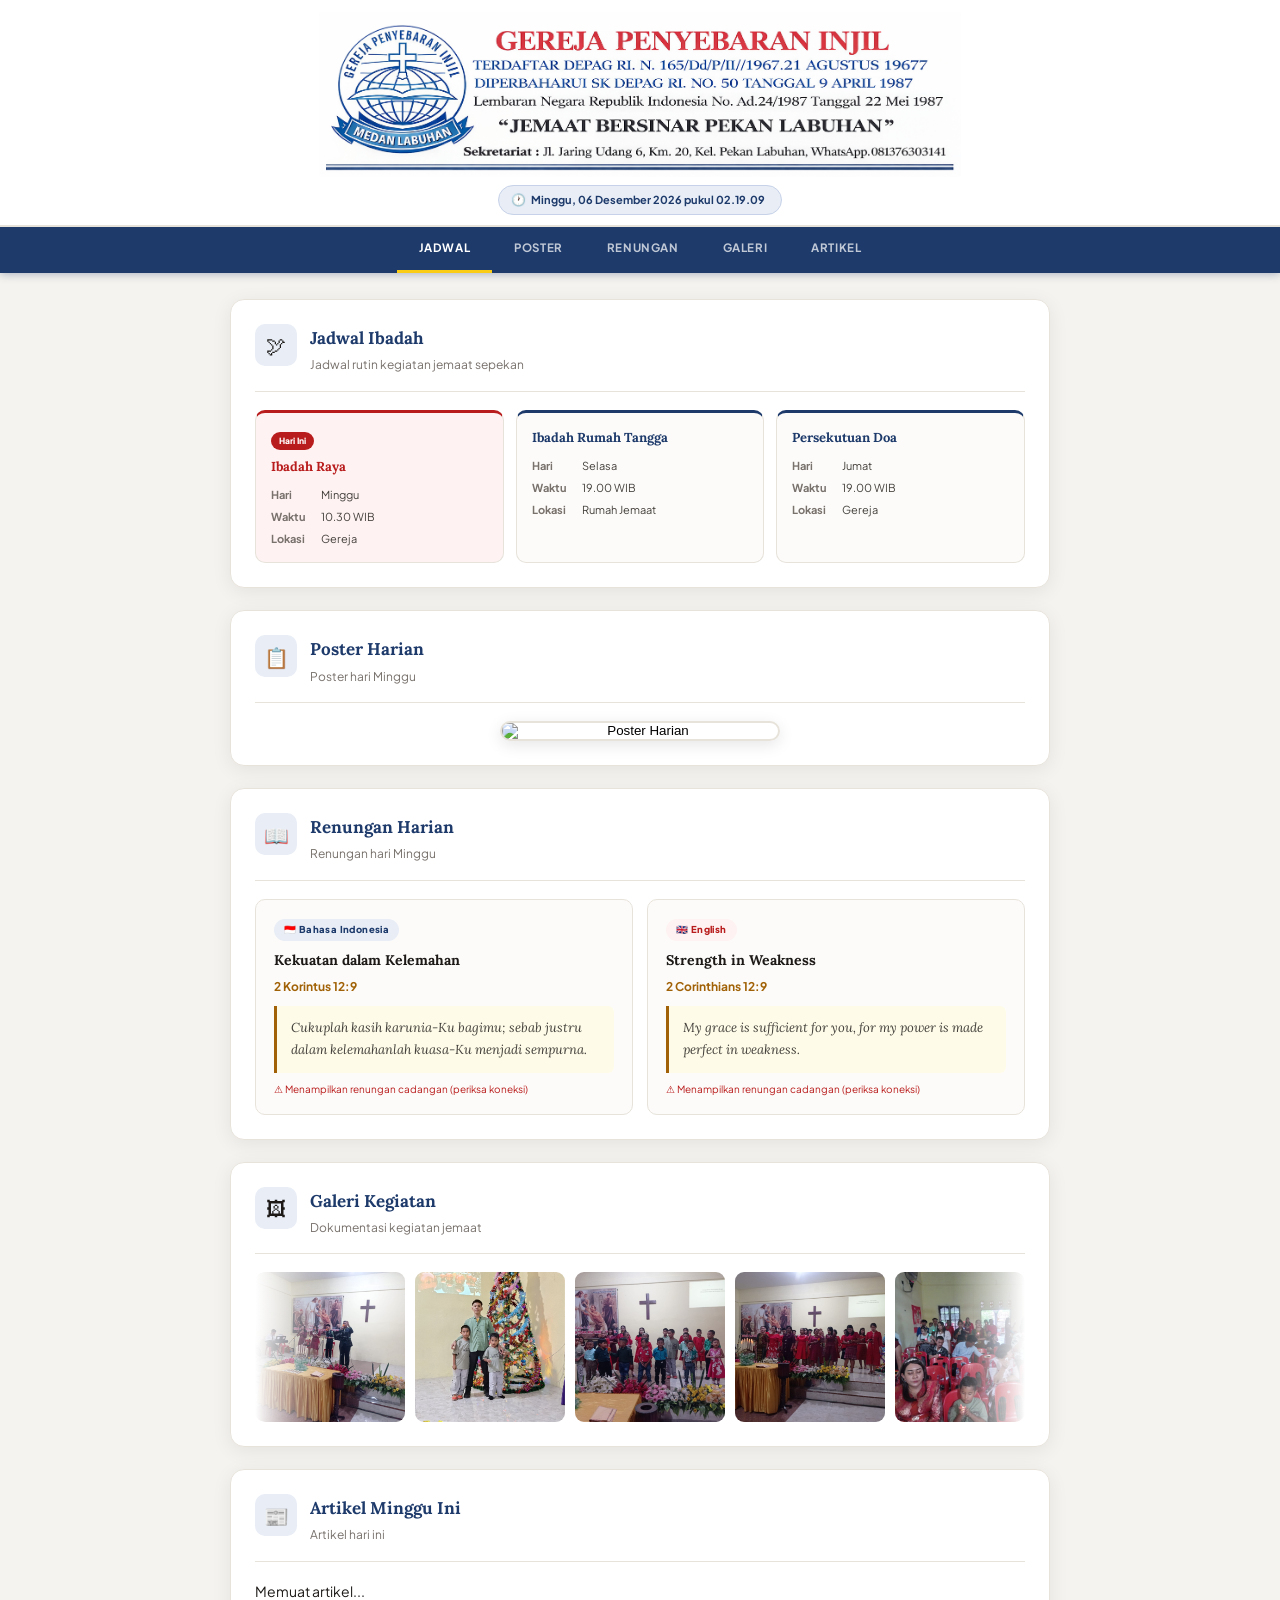
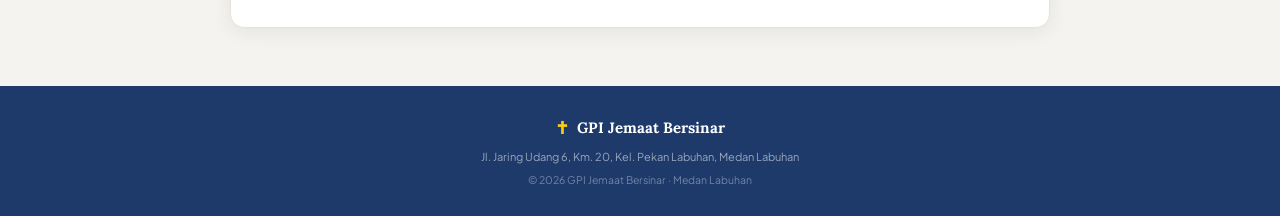
==== index.html @ 8bcd87a1 "Add article section to index.html Added a new section for articles with a loading message." ====
<!DOCTYPE html>
<html lang="id">
<head>
  <meta charset="UTF-8" />
  <meta name="viewport" content="width=device-width, initial-scale=1.0" />
  <meta name="theme-color" content="#1d3a6b" />
  <title>GPI Jemaat Bersinar</title>
  <link rel="preconnect" href="https://fonts.googleapis.com" />
  <link rel="preconnect" href="https://fonts.gstatic.com" crossorigin />
  <link href="https://fonts.googleapis.com/css2?family=Lora:wght@400;600;700&family=Plus+Jakarta+Sans:wght@400;500;600;700;800&display=swap" rel="stylesheet" />
  <link rel="stylesheet" href="style.css" />
</head>
<body>

  <!-- ══════════ HEADER ══════════ -->
  <header class="site-header">
    <div class="header-inner">
      <div class="kop-container">
        <img src="images/kop-surat.png" alt="Kop Surat GPI Jemaat Bersinar" class="kop-surat" />
      </div>
      <div class="datetime-row">
        <div class="datetime-box">
          <span class="datetime-icon">🕐</span>
          <span id="datetime">Memuat...</span>
        </div>
      </div>
    </div>
  </header>

  <!-- ══════════ NAV ══════════ -->
  <nav class="site-nav">
    <div class="nav-inner">
      <a href="#jadwal"   class="nav-link">Jadwal</a>
      <a href="#poster"   class="nav-link">Poster</a>
      <a href="#renungan" class="nav-link">Renungan</a>
      <a href="#galeri"   class="nav-link">Galeri</a>
      <a href="#artikel"  class="nav-link">Artikel</a>
    </div>
  </nav>

  <!-- ══════════ MAIN ══════════ -->
  <main class="main-wrapper">

    <!-- JADWAL -->
    <section class="section-card" id="jadwal">
      <div class="section-head">
        <div class="section-icon">🕊</div>
        <div>
          <h2>Jadwal Ibadah</h2>
          <p>Jadwal rutin kegiatan jemaat sepekan</p>
        </div>
      </div>
      <div id="jadwal-list" class="jadwal-grid"></div>
    </section>

    <!-- POSTER -->
    <section class="section-card" id="poster">
      <div class="section-head">
        <div class="section-icon">📋</div>
        <div>
          <h2>Poster Harian</h2>
          <p id="poster-day">Poster hari ini</p>
        </div>
      </div>
      <div class="poster-wrap">
        <button class="poster-button" type="button"
                onclick="openLightboxFromElement('poster-image')"
                aria-label="Lihat poster penuh">
          <img id="poster-image" src="" alt="Poster Harian" class="poster-image" />
          <div class="poster-overlay"><span>🔍 Lihat Penuh</span></div>
        </button>
      </div>
    </section>

    <!-- RENUNGAN -->
    <section class="section-card" id="renungan">
      <div class="section-head">
        <div class="section-icon">📖</div>
        <div>
          <h2>Renungan Harian</h2>
          <p id="renungan-day">Renungan hari ini</p>
        </div>
      </div>
      <div class="renungan-grid">
        <article class="renungan-card">
          <div class="language-badge id">🇮🇩 Bahasa Indonesia</div>
          <h3 id="judul-id">Memuat...</h3>
          <p id="ayat-id" class="ayat"></p>
          <blockquote id="isi-id" class="isi-renungan"></blockquote>
        </article>
        <article class="renungan-card">
          <div class="language-badge en">🇬🇧 English</div>
          <h3 id="judul-en">Loading...</h3>
          <p id="ayat-en" class="ayat"></p>
          <blockquote id="isi-en" class="isi-renungan"></blockquote>
        </article>
      </div>
    </section>

    <!-- GALERI -->
    <section class="section-card" id="galeri">
      <div class="section-head">
        <div class="section-icon">🖼</div>
        <div>
          <h2>Galeri Kegiatan</h2>
          <p>Dokumentasi kegiatan jemaat</p>
        </div>
      </div>
      <div class="gallery-wrapper">
        <div class="gallery-slider-container">
          <div id="gallery-track" class="gallery-track"></div>
        </div>
        <div class="gallery-fade-left"></div>
        <div class="gallery-fade-right"></div>
      </div>
    </section>

    <!-- ARTIKEL -->
    <section class="section-card" id="artikel">
      <div class="section-head">
        <div class="section-icon">📰</div>
        <div>
          <h2>Artikel Minggu Ini</h2>
          <p id="artikel-day">Artikel hari ini</p>
        </div>
      </div>
      <div id="artikel-list" class="artikel-list">
        <p class="artikel-loading">Memuat artikel...</p>
      </div>
    </section>

  </main>

  <!-- ══════════ FOOTER ══════════ -->
  <footer class="site-footer">
    <div class="footer-inner">
      <div class="footer-brand">
        <span class="footer-cross">✝</span>
        <span>GPI Jemaat Bersinar</span>
      </div>
      <p class="footer-address">Jl. Jaring Udang 6, Km. 20, Kel. Pekan Labuhan, Medan Labuhan</p>
      <p class="footer-copy">© <span id="current-year"></span> GPI Jemaat Bersinar · Medan Labuhan</p>
    </div>
  </footer>

  <!-- ══════════ LIGHTBOX ══════════ -->
  <div id="lightbox" class="lightbox" role="dialog" aria-modal="true" aria-label="Preview Gambar">
    <button class="lightbox-close" type="button" onclick="closeLightbox()" aria-label="Tutup">✕</button>
    <img id="lightbox-img" src="" alt="Preview Gambar" class="lightbox-image" />
  </div>

  <script src="script.js"></script>
</body>
</html>
---- style.css ----
/* GPI Jemaat Bersinar — style.css v4 */

/* ── TOKENS ── */
:root {
  --bg:         #f5f3ef;
  --card:       #ffffff;
  --text:       #1c1917;
  --muted:      #78716c;
  --line:       #e7e3db;
  --navy:       #1d3a6b;
  --navy-lt:    #e8edf6;
  --red:        #b91c1c;
  --red-lt:     #fef2f2;
  --gold:       #a16207;
  --gold-lt:    #fefce8;
  --radius:     14px;
  --max:        860px;
  --pad-x:      20px;
}

/* ── RESET ── */
*, *::before, *::after {
  box-sizing: border-box;
  margin: 0;
  padding: 0;
}
html { scroll-behavior: smooth; }
body {
  background-color: var(--bg);
  color: var(--text);
  font-family: 'Plus Jakarta Sans', sans-serif;
  font-size: 14px;
  line-height: 1.65;
  -webkit-font-smoothing: antialiased;
  overflow-x: hidden;
}
img { max-width: 100%; display: block; }
a { text-decoration: none; }

/* ══════════════════════════════
   HEADER
══════════════════════════════ */
.site-header {
  width: 100%;
  background-color: #ffffff;
  border-bottom: 2px solid var(--line);
  position: sticky;
  top: 0;
  z-index: 200;
  /* no horizontal padding here — inner handles it */
}

.header-inner {
  display: flex;
  flex-direction: column;
  align-items: center;           /* kop + datetime keduanya center */
  gap: 0;
  width: 100%;
  max-width: var(--max);
  margin: 0 auto;
  padding: 12px var(--pad-x) 0;
}

/* KOP SURAT — 1.5× lebih besar dari sebelumnya */
.kop-container {
  width: 100%;
  overflow: hidden;
}
.kop-surat {
  display: block;
  width: 100%;
  height: auto;
  max-height: 165px;             /* sebelumnya 110px → 165px (1.5×) */
  object-fit: contain;
  object-position: center;
}

/* DATETIME — rata tengah */
.datetime-row {
  display: flex;
  justify-content: center;       /* tengah */
  width: 100%;
  padding: 8px 0 10px;
}
.datetime-box {
  display: inline-flex;
  align-items: center;
  gap: 5px;
  background-color: var(--navy-lt);
  border: 1px solid #c7d2e8;
  border-radius: 20px;
  padding: 4px 16px 4px 12px;
  max-width: 100%;
  overflow: hidden;
}
.datetime-icon { font-size: 12px; flex-shrink: 0; }
#datetime {
  font-size: 11px;
  font-weight: 700;
  color: var(--navy);
  white-space: nowrap;
  overflow: hidden;
  text-overflow: ellipsis;
  display: block;
}

/* ══════════════════════════════
   NAV
══════════════════════════════ */
.site-nav {
  width: 100%;
  background-color: var(--navy);
  padding: 0 var(--pad-x);
  box-shadow: 0 2px 8px rgba(29,58,107,.3);
}
.nav-inner {
  display: flex;
  flex-direction: row;
  justify-content: center;       /* nav items rata tengah di desktop */
  overflow-x: auto;
  scrollbar-width: none;
  max-width: var(--max);
  margin: 0 auto;
}
.nav-inner::-webkit-scrollbar { display: none; }
.nav-link {
  display: block;
  color: rgba(255,255,255,.72);
  font-size: 11.5px;
  font-weight: 700;
  letter-spacing: .6px;
  text-transform: uppercase;
  padding: 12px 22px;
  border-bottom: 3px solid transparent;
  white-space: nowrap;
  transition: color .2s, border-color .2s;
  cursor: pointer;
}
.nav-link:hover,
.nav-link.active {
  color: #ffffff;
  border-bottom-color: #facc15;
}

/* ══════════════════════════════
   MAIN WRAPPER
══════════════════════════════ */
.main-wrapper {
  display: grid;
  gap: 22px;
  width: 100%;
  max-width: var(--max);
  margin: 0 auto;
  padding: 26px var(--pad-x) 48px;
}

/* ══════════════════════════════
   SECTION CARD
══════════════════════════════ */
.section-card {
  background-color: var(--card);
  border: 1px solid var(--line);
  border-radius: var(--radius);
  padding: 24px;
  box-shadow: 0 4px 20px rgba(0,0,0,.07);
  overflow: hidden;
  animation: fadeUp .5s ease both;
}
@keyframes fadeUp {
  from { opacity: 0; transform: translateY(16px); }
  to   { opacity: 1; transform: translateY(0); }
}
#poster   { animation-delay: .08s; }
#renungan { animation-delay: .16s; }
#galeri   { animation-delay: .24s; }

.section-head {
  display: flex;
  align-items: flex-start;
  gap: 13px;
  padding-bottom: 16px;
  margin-bottom: 18px;
  border-bottom: 1px solid var(--line);
}
.section-icon {
  width: 42px;
  height: 42px;
  min-width: 42px;
  background-color: var(--navy-lt);
  border-radius: 10px;
  display: flex;
  align-items: center;
  justify-content: center;
  font-size: 20px;
}
.section-head h2 {
  font-size: 17px;
  font-weight: 800;
  color: var(--navy);
  font-family: 'Lora', Georgia, serif;
  margin-bottom: 3px;
}
.section-head p { font-size: 12px; color: var(--muted); }

/* ══════════════════════════════
   JADWAL
══════════════════════════════ */
.jadwal-grid {
  display: grid;
  grid-template-columns: repeat(3, 1fr);
  gap: 12px;
}
.jadwal-card {
  border: 1px solid var(--line);
  border-top: 3px solid var(--navy);
  border-radius: 10px;
  padding: 14px 15px;
  background-color: #fcfbf9;
  transition: transform .2s, box-shadow .2s;
}
.jadwal-card:hover {
  transform: translateY(-2px);
  box-shadow: 0 6px 20px rgba(0,0,0,.08);
}
.jadwal-card.jadwal-today {
  border-top-color: var(--red);
  background-color: var(--red-lt);
}
.today-badge {
  display: inline-block;
  background-color: var(--red);
  color: #ffffff;
  font-size: 8.5px;
  font-weight: 800;
  padding: 2px 8px;
  border-radius: 10px;
  margin-bottom: 6px;
}
.jadwal-card h3 {
  font-size: 13px;
  font-weight: 800;
  color: var(--navy);
  font-family: 'Lora', Georgia, serif;
  margin-bottom: 9px;
}
.jadwal-card.jadwal-today h3 { color: var(--red); }
.jadwal-meta { display: flex; flex-direction: column; gap: 4px; }
.jadwal-row  { display: flex; gap: 6px; font-size: 11px; color: #44403c; }
.jadwal-label { font-weight: 700; color: var(--muted); min-width: 44px; }

/* ══════════════════════════════
   POSTER
══════════════════════════════ */
.poster-wrap { display: flex; justify-content: center; }
.poster-button {
  position: relative;
  display: block;
  width: 100%;
  max-width: 280px;
  border: 2px solid var(--line);
  border-radius: 10px;
  overflow: hidden;
  padding: 0;
  cursor: pointer;
  background: none;
  box-shadow: 0 4px 16px rgba(0,0,0,.1);
  transition: box-shadow .25s;
}
.poster-button:hover { box-shadow: 0 10px 36px rgba(0,0,0,.16); }
.poster-image {
  display: block;
  width: 100%;
  height: auto;
  object-fit: contain;
  transition: transform .3s;
}
.poster-button:hover .poster-image { transform: scale(1.04); }
.poster-overlay {
  position: absolute;
  inset: 0;
  background-color: rgba(29,58,107,0);
  display: flex;
  align-items: center;
  justify-content: center;
  transition: background-color .25s;
}
.poster-button:hover .poster-overlay { background-color: rgba(29,58,107,.38); }
.poster-overlay span {
  color: #fff;
  font-size: 12px;
  font-weight: 700;
  background-color: rgba(0,0,0,.45);
  padding: 5px 14px;
  border-radius: 20px;
  opacity: 0;
  transform: scale(.85);
  transition: opacity .25s, transform .25s;
}
.poster-button:hover .poster-overlay span { opacity: 1; transform: scale(1); }

/* ══════════════════════════════
   RENUNGAN
══════════════════════════════ */
.renungan-grid { display: grid; grid-template-columns: 1fr 1fr; gap: 14px; }
.renungan-card {
  border: 1px solid var(--line);
  border-radius: 10px;
  padding: 16px 18px;
  background-color: #fcfbf9;
}
.language-badge {
  display: inline-flex;
  align-items: center;
  gap: 5px;
  font-size: 9.5px;
  font-weight: 800;
  letter-spacing: .4px;
  padding: 3px 10px;
  border-radius: 20px;
  margin-bottom: 10px;
}
.language-badge.id { background-color: var(--navy-lt); color: var(--navy); }
.language-badge.en { background-color: var(--red-lt);  color: var(--red);  }
.renungan-card h3 {
  font-size: 14px;
  font-weight: 700;
  font-family: 'Lora', Georgia, serif;
  color: var(--text);
  margin-bottom: 7px;
  line-height: 1.35;
}
.ayat { font-size: 12px; font-weight: 700; color: var(--gold); margin-bottom: 9px; }
.isi-renungan {
  font-size: 13px;
  color: #44403c;
  padding: 11px 14px;
  background-color: var(--gold-lt);
  border-left: 3px solid var(--gold);
  border-radius: 0 6px 6px 0;
  font-family: 'Lora', Georgia, serif;
  font-style: italic;
  line-height: 1.75;
}

/* ══════════════════════════════
   GALERI
══════════════════════════════ */
.gallery-wrapper { position: relative; }
.gallery-slider-container {
  width: 100%;
  overflow: hidden;
  border-radius: 10px;
}
.gallery-track {
  display: flex;
  flex-wrap: nowrap;
  gap: 10px;
  width: max-content;
  animation: scrollGallery 80s linear infinite;
  will-change: transform;
  transform: translateZ(0);
  backface-visibility: hidden;
  -webkit-backface-visibility: hidden;
}
.gallery-track:hover { animation-play-state: paused; }
@keyframes scrollGallery {
  0%   { transform: translate3d(0, 0, 0); }
  100% { transform: translate3d(-50%, 0, 0); }
}
.gallery-item {
  flex: 0 0 140px;
  border-radius: 9px;
  overflow: hidden;
  border: none;
  padding: 0;
  cursor: pointer;
  background: none;
  transform: translateZ(0);
}
.gallery-item img {
  display: block;
  width: 100%;
  aspect-ratio: 1 / 1;
  object-fit: cover;
  transition: transform .5s cubic-bezier(0.25, 0.46, 0.45, 0.94);
  will-change: transform;
}
.gallery-item:hover img { transform: scale(1.08); }
.gallery-fade-left,
.gallery-fade-right {
  position: absolute;
  top: 0; bottom: 0;
  width: 48px;
  pointer-events: none;
  z-index: 2;
}
.gallery-fade-left  { left: 0;  background: linear-gradient(to right, var(--card), transparent); }
.gallery-fade-right { right: 0; background: linear-gradient(to left,  var(--card), transparent); }

/* ══════════════════════════════
   FOOTER
══════════════════════════════ */
.site-footer {
  width: 100%;
  background-color: var(--navy);
  padding: 28px var(--pad-x);
  margin-top: 10px;
}
.footer-inner {
  max-width: var(--max);
  margin: 0 auto;
  text-align: center;
}
.footer-brand {
  display: flex;
  align-items: center;
  justify-content: center;
  gap: 8px;
  font-size: 15px;
  font-weight: 800;
  color: #ffffff;
  font-family: 'Lora', Georgia, serif;
  margin-bottom: 6px;
}
.footer-cross { font-size: 17px; color: #facc15; }
.footer-address { font-size: 11px; color: rgba(255,255,255,.55); margin-bottom: 4px; }
.footer-copy    { font-size: 10.5px; color: rgba(255,255,255,.38); }

/* ══════════════════════════════
   LIGHTBOX
══════════════════════════════ */
.lightbox {
  position: fixed;
  inset: 0;
  background-color: rgba(0,0,0,.94);
  display: none;
  align-items: center;
  justify-content: center;
  z-index: 9000;
  padding: 20px;
}
.lightbox.active { display: flex; }
.lightbox-image {
  display: block;
  max-width: 100%;
  max-height: 88vh;
  border-radius: 8px;
  box-shadow: 0 20px 80px rgba(0,0,0,.6);
  animation: zoomIn .22s ease;
}
@keyframes zoomIn {
  from { opacity: 0; transform: scale(.88); }
  to   { opacity: 1; transform: scale(1); }
}
.lightbox-close {
  position: absolute;
  top: 18px; right: 18px;
  width: 38px; height: 38px;
  border-radius: 50%;
  background-color: rgba(255,255,255,.15);
  border: 1px solid rgba(255,255,255,.25);
  color: #ffffff;
  font-size: 16px;
  cursor: pointer;
  display: flex;
  align-items: center;
  justify-content: center;
  transition: background-color .2s;
}
.lightbox-close:hover { background-color: rgba(255,255,255,.28); }

/* ══════════════════════════════
   RESPONSIVE — Tablet ≤ 768px
══════════════════════════════ */
@media (max-width: 768px) {
  :root { --pad-x: 16px; }

  .kop-surat { max-height: 140px; }

  .jadwal-grid   { grid-template-columns: 1fr; }
  .renungan-grid { grid-template-columns: 1fr; }

  .nav-link { padding: 11px 16px; font-size: 11px; }

  .gallery-item { flex: 0 0 110px; }
}

/* ══════════════════════════════
   RESPONSIVE — Mobile ≤ 480px
══════════════════════════════ */
@media (max-width: 480px) {
  :root { --pad-x: 12px; }

  .kop-surat   { max-height: 108px; }
  #datetime    { font-size: 9.5px; }
  .datetime-box { padding: 3px 12px 3px 10px; }

  .main-wrapper { padding-top: 16px; padding-bottom: 32px; gap: 14px; }
  .section-card { padding: 16px 14px; }
  .section-head h2 { font-size: 15px; }
  .section-icon { width: 36px; height: 36px; min-width: 36px; font-size: 17px; }

  .poster-button { max-width: 220px; }

  .gallery-item { flex: 0 0 90px; }

  .nav-link { padding: 10px 13px; font-size: 10.5px; letter-spacing: .3px; }
}

/* ══════════════════════════════
   RESPONSIVE — Small ≤ 360px
══════════════════════════════ */
@media (max-width: 360px) {
  .kop-surat { max-height: 88px; }
  #datetime  { font-size: 8.5px; }
  .nav-link  { padding: 9px 11px; font-size: 10px; }
}

/* ══════════════════════════════
   DESKTOP ≥ 769px — Gallery smooth
══════════════════════════════ */
@media (min-width: 769px) {
  .gallery-track {
    animation-duration: 100s;
  }
  .gallery-item {
    flex: 0 0 150px;
  }
  .gallery-fade-left,
  .gallery-fade-right {
    width: 72px;
  }
}
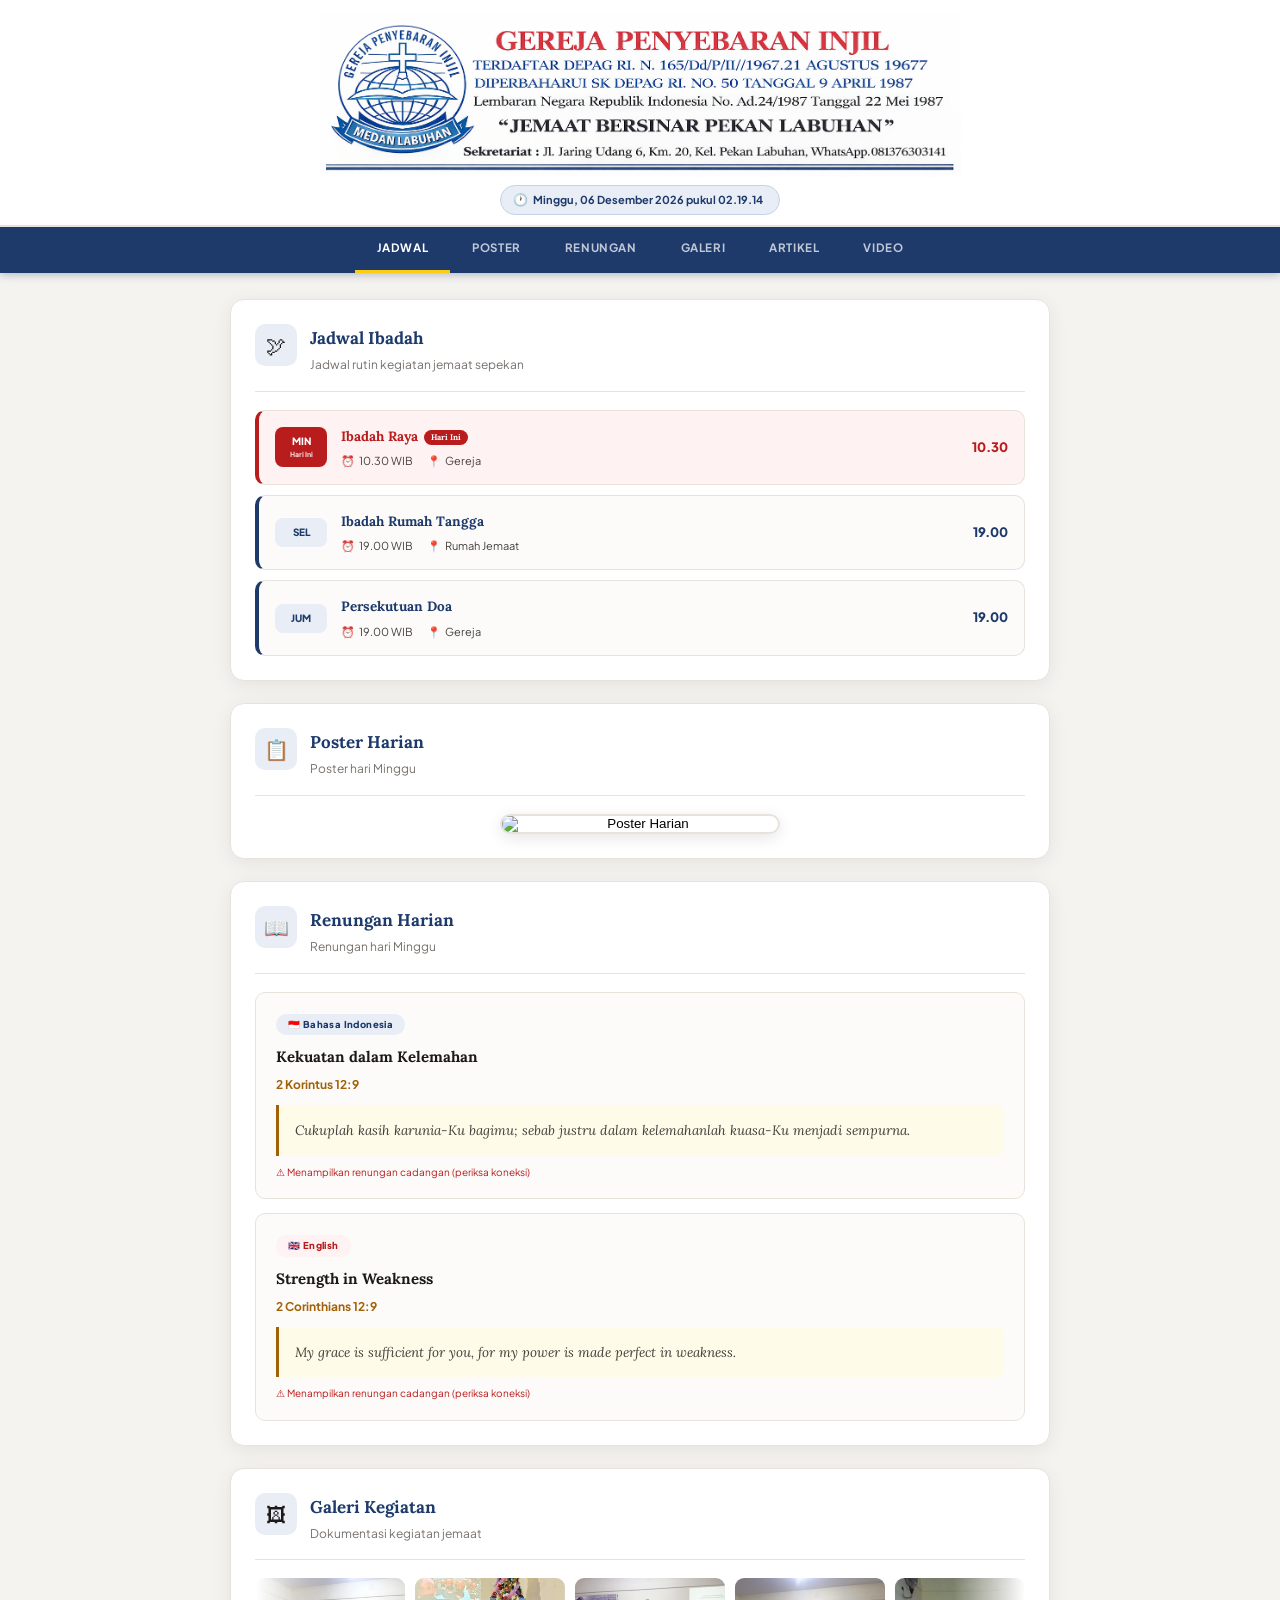
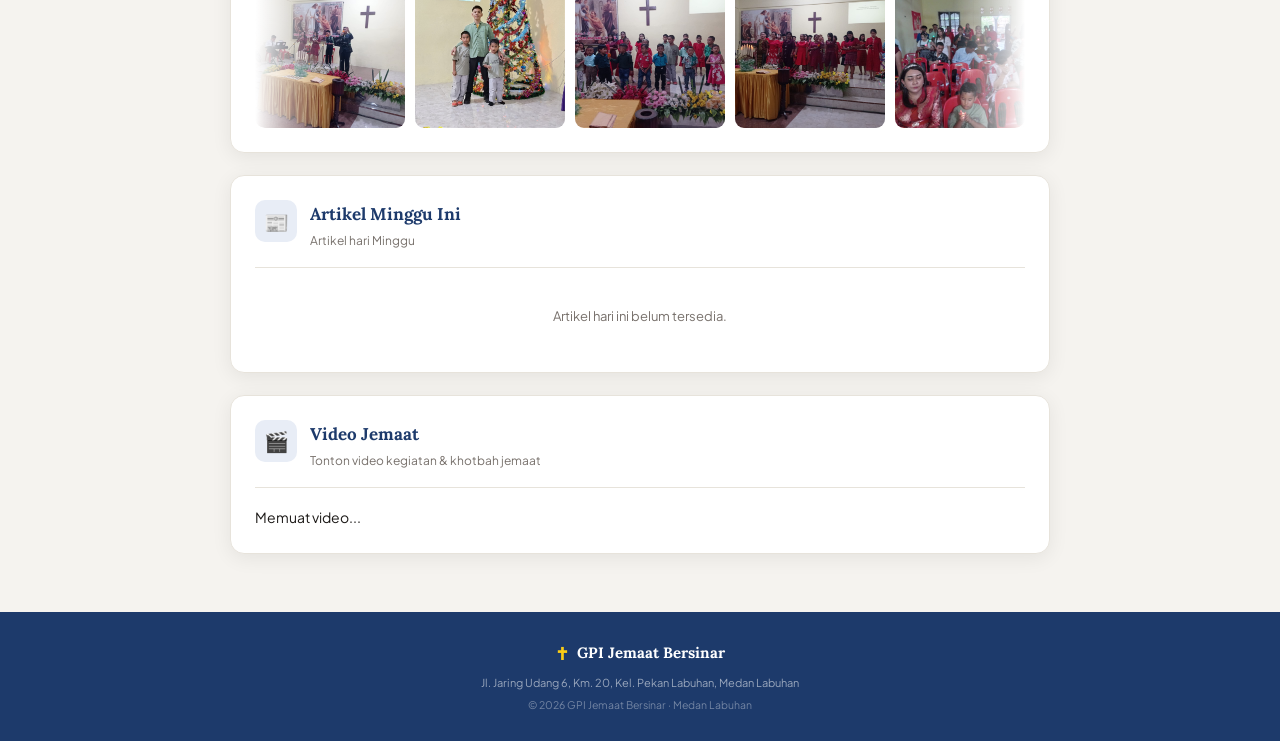
==== commit c31511fe: "Add video section to index.html Added a new video section with a heading and loading message." ====
--- a/index.html
+++ b/index.html
@@ -35,6 +35,7 @@
       <a href="#renungan" class="nav-link">Renungan</a>
       <a href="#galeri"   class="nav-link">Galeri</a>
       <a href="#artikel"  class="nav-link">Artikel</a>
+      <a href="#video"    class="nav-link">Video</a>
     </div>
   </nav>
 
@@ -129,6 +130,20 @@
       </div>
     </section>
 
+    <!-- VIDEO -->
+    <section class="section-card" id="video">
+      <div class="section-head">
+        <div class="section-icon">🎬</div>
+        <div>
+          <h2>Video Jemaat</h2>
+          <p>Tonton video kegiatan & khotbah jemaat</p>
+        </div>
+      </div>
+      <div id="video-list" class="video-list">
+        <p class="video-loading">Memuat video...</p>
+      </div>
+    </section>
+
   </main>
 
   <!-- ══════════ FOOTER ══════════ -->
--- a/style.css
+++ b/style.css
@@ -206,47 +206,79 @@
    JADWAL
 ══════════════════════════════ */
 .jadwal-grid {
-  display: grid;
-  grid-template-columns: repeat(3, 1fr);
-  gap: 12px;
+  display: flex;
+  flex-direction: column;
+  gap: 10px;
 }
 .jadwal-card {
+  display: flex;
+  align-items: center;
+  gap: 14px;
   border: 1px solid var(--line);
-  border-top: 3px solid var(--navy);
+  border-left: 4px solid var(--navy);
   border-radius: 10px;
-  padding: 14px 15px;
+  padding: 14px 16px;
   background-color: #fcfbf9;
   transition: transform .2s, box-shadow .2s;
 }
 .jadwal-card:hover {
-  transform: translateY(-2px);
-  box-shadow: 0 6px 20px rgba(0,0,0,.08);
+  transform: translateX(3px);
+  box-shadow: 0 4px 16px rgba(0,0,0,.08);
 }
 .jadwal-card.jadwal-today {
-  border-top-color: var(--red);
+  border-left-color: var(--red);
   background-color: var(--red-lt);
 }
+.jadwal-hari-badge {
+  flex-shrink: 0;
+  width: 52px;
+  text-align: center;
+  background-color: var(--navy-lt);
+  border-radius: 8px;
+  padding: 8px 4px;
+  font-size: 10px;
+  font-weight: 800;
+  color: var(--navy);
+  line-height: 1.3;
+}
+.jadwal-card.jadwal-today .jadwal-hari-badge {
+  background-color: var(--red);
+  color: #fff;
+}
+.jadwal-body { flex: 1; min-width: 0; }
+.jadwal-card h3 {
+  font-size: 13.5px;
+  font-weight: 800;
+  color: var(--navy);
+  font-family: 'Lora', Georgia, serif;
+  margin-bottom: 5px;
+  white-space: nowrap;
+  overflow: hidden;
+  text-overflow: ellipsis;
+}
+.jadwal-card.jadwal-today h3 { color: var(--red); }
 .today-badge {
   display: inline-block;
   background-color: var(--red);
   color: #ffffff;
-  font-size: 8.5px;
-  font-weight: 800;
-  padding: 2px 8px;
+  font-size: 8px;
+  font-weight: 800;
+  padding: 1px 7px;
   border-radius: 10px;
-  margin-bottom: 6px;
-}
-.jadwal-card h3 {
+  margin-left: 6px;
+  vertical-align: middle;
+}
+.jadwal-meta { display: flex; flex-wrap: wrap; gap: 4px 14px; }
+.jadwal-row  { display: flex; align-items: center; gap: 4px; font-size: 11px; color: #44403c; }
+.jadwal-label { font-weight: 700; color: var(--muted); }
+.jadwal-right {
+  flex-shrink: 0;
   font-size: 13px;
   font-weight: 800;
   color: var(--navy);
-  font-family: 'Lora', Georgia, serif;
-  margin-bottom: 9px;
-}
-.jadwal-card.jadwal-today h3 { color: var(--red); }
-.jadwal-meta { display: flex; flex-direction: column; gap: 4px; }
-.jadwal-row  { display: flex; gap: 6px; font-size: 11px; color: #44403c; }
-.jadwal-label { font-weight: 700; color: var(--muted); min-width: 44px; }
+  white-space: nowrap;
+}
+.jadwal-card.jadwal-today .jadwal-right { color: var(--red); }
 
 /* ══════════════════════════════
    POSTER
@@ -301,12 +333,20 @@
 /* ══════════════════════════════
    RENUNGAN
 ══════════════════════════════ */
-.renungan-grid { display: grid; grid-template-columns: 1fr 1fr; gap: 14px; }
+.renungan-grid {
+  display: flex;
+  flex-direction: column;
+  gap: 14px;
+}
 .renungan-card {
   border: 1px solid var(--line);
   border-radius: 10px;
-  padding: 16px 18px;
+  padding: 18px 20px;
   background-color: #fcfbf9;
+  transition: box-shadow .2s;
+}
+.renungan-card:hover {
+  box-shadow: 0 4px 18px rgba(0,0,0,.07);
 }
 .language-badge {
   display: inline-flex;
@@ -315,31 +355,31 @@
   font-size: 9.5px;
   font-weight: 800;
   letter-spacing: .4px;
-  padding: 3px 10px;
+  padding: 3px 12px;
   border-radius: 20px;
-  margin-bottom: 10px;
+  margin-bottom: 12px;
 }
 .language-badge.id { background-color: var(--navy-lt); color: var(--navy); }
 .language-badge.en { background-color: var(--red-lt);  color: var(--red);  }
 .renungan-card h3 {
-  font-size: 14px;
+  font-size: 15px;
   font-weight: 700;
   font-family: 'Lora', Georgia, serif;
   color: var(--text);
-  margin-bottom: 7px;
+  margin-bottom: 8px;
   line-height: 1.35;
 }
-.ayat { font-size: 12px; font-weight: 700; color: var(--gold); margin-bottom: 9px; }
+.ayat { font-size: 12px; font-weight: 700; color: var(--gold); margin-bottom: 10px; }
 .isi-renungan {
-  font-size: 13px;
+  font-size: 13.5px;
   color: #44403c;
-  padding: 11px 14px;
+  padding: 13px 16px;
   background-color: var(--gold-lt);
   border-left: 3px solid var(--gold);
-  border-radius: 0 6px 6px 0;
+  border-radius: 0 8px 8px 0;
   font-family: 'Lora', Georgia, serif;
   font-style: italic;
-  line-height: 1.75;
+  line-height: 1.8;
 }
 
 /* ══════════════════════════════
@@ -470,6 +510,118 @@
 .lightbox-close:hover { background-color: rgba(255,255,255,.28); }
 
 /* ══════════════════════════════
+   ARTIKEL
+══════════════════════════════ */
+#artikel { animation-delay: .32s; }
+
+.artikel-loading {
+  font-size: 13px;
+  color: var(--muted);
+  text-align: center;
+  padding: 20px 0;
+}
+
+.artikel-judul-utama {
+  font-family: 'Lora', Georgia, serif;
+  font-size: 18px;
+  font-weight: 700;
+  color: var(--navy);
+  margin-bottom: 18px;
+  padding-bottom: 12px;
+  border-bottom: 2px solid var(--navy-lt);
+  line-height: 1.35;
+}
+
+.artikel-card-vertikal {
+  border: 1px solid var(--line);
+  border-left: 4px solid var(--navy);
+  border-radius: 10px;
+  overflow: hidden;
+  background-color: #fcfbf9;
+  margin-bottom: 18px;
+  transition: transform .2s, box-shadow .2s;
+}
+.artikel-card-vertikal:last-child { margin-bottom: 0; }
+.artikel-card-vertikal:hover {
+  transform: translateY(-2px);
+  box-shadow: 0 8px 24px rgba(0,0,0,.09);
+}
+
+.artikel-nomor {
+  display: inline-block;
+  background-color: var(--navy);
+  color: #fff;
+  font-size: 9.5px;
+  font-weight: 800;
+  letter-spacing: .5px;
+  padding: 3px 12px;
+  border-radius: 0 0 8px 0;
+  margin-bottom: 0;
+}
+
+/* Gambar artikel — clickable lightbox */
+.artikel-img-btn {
+  position: relative;
+  display: block;
+  width: 100%;
+  border: none;
+  padding: 0;
+  cursor: pointer;
+  background: none;
+  overflow: hidden;
+}
+.artikel-img-btn img {
+  display: block;
+  width: 100%;
+  aspect-ratio: 16 / 9;
+  object-fit: cover;
+  transition: transform .35s;
+}
+.artikel-img-btn:hover img { transform: scale(1.05); }
+.artikel-img-overlay {
+  position: absolute;
+  inset: 0;
+  background-color: rgba(29,58,107,0);
+  display: flex;
+  align-items: center;
+  justify-content: center;
+  transition: background-color .25s;
+}
+.artikel-img-btn:hover .artikel-img-overlay { background-color: rgba(29,58,107,.38); }
+.artikel-img-overlay span {
+  color: #fff;
+  font-size: 11px;
+  font-weight: 700;
+  background-color: rgba(0,0,0,.45);
+  padding: 4px 12px;
+  border-radius: 20px;
+  opacity: 0;
+  transform: scale(.85);
+  transition: opacity .25s, transform .25s;
+}
+.artikel-img-btn:hover .artikel-img-overlay span { opacity: 1; transform: scale(1); }
+
+.artikel-sub-judul {
+  font-family: 'Lora', Georgia, serif;
+  font-size: 14px;
+  font-weight: 700;
+  color: var(--navy);
+  padding: 14px 16px 6px;
+  line-height: 1.35;
+}
+
+.artikel-body {
+  padding: 0;
+}
+
+.artikel-isi {
+  font-size: 13px;
+  color: #44403c;
+  line-height: 1.7;
+  padding: 0 16px 16px;
+}
+
+/* ══════════════════════════════
    RESPONSIVE — Tablet ≤ 768px
 ══════════════════════════════ */
 @media (max-width: 768px) {
@@ -477,8 +629,6 @@
 
   .kop-surat { max-height: 140px; }
 
-  .jadwal-grid   { grid-template-columns: 1fr; }
-  .renungan-grid { grid-template-columns: 1fr; }
 
   .nav-link { padding: 11px 16px; font-size: 11px; }
 
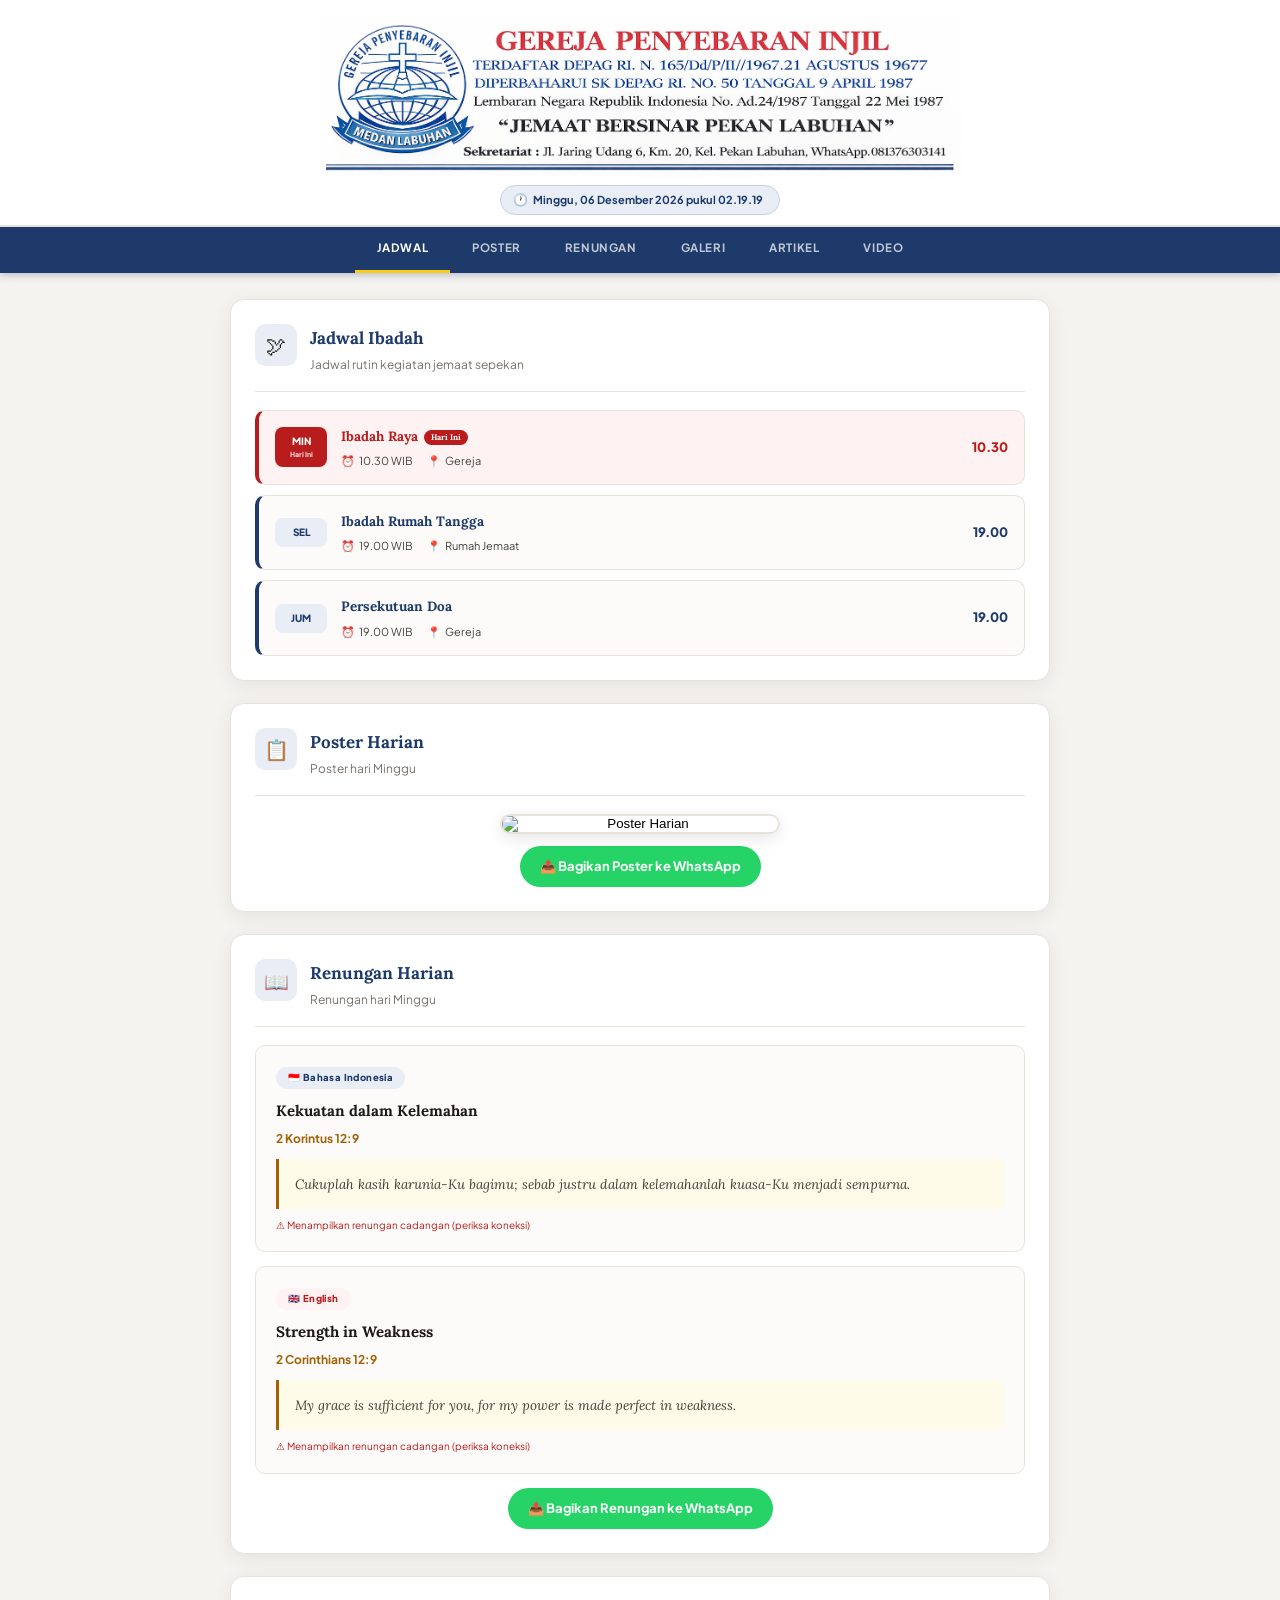
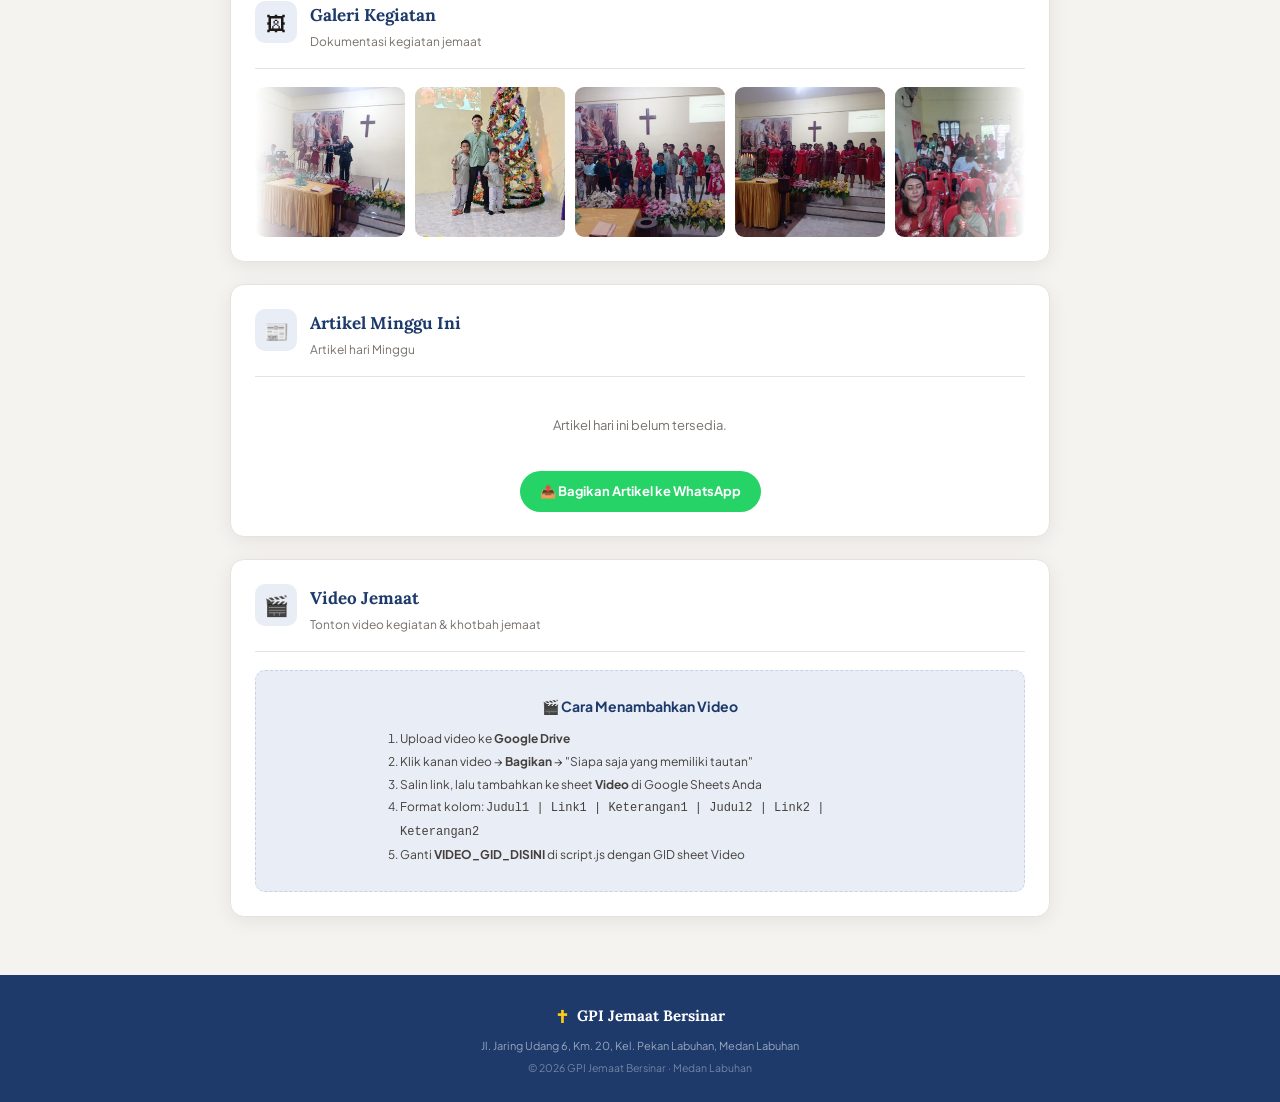
==== commit dd1f6c9d: "Enhance SEO with Open Graph and Twitter meta tags Added Open Graph and Twitter Card meta tags for be" ====
--- a/index.html
+++ b/index.html
@@ -4,6 +4,21 @@
   <meta charset="UTF-8" />
   <meta name="viewport" content="width=device-width, initial-scale=1.0" />
   <meta name="theme-color" content="#1d3a6b" />
+
+  <!-- ═══ Open Graph — Pratinjau WhatsApp / Facebook ═══ -->
+  <meta property="og:title"       content="GPI Jemaat Bersinar" />
+  <meta property="og:description" content="Jadwal ibadah, poster harian, renungan, galeri, artikel & video GPI Jemaat Bersinar – Medan Labuhan" />
+  <meta property="og:image"       content="https://agusmeliala.github.io/GPI/images/kop-surat.png" />
+  <meta property="og:url"         content="https://agusmeliala.github.io/GPI/" />
+  <meta property="og:type"        content="website" />
+  <meta property="og:site_name"   content="GPI Jemaat Bersinar" />
+
+  <!-- Twitter Card -->
+  <meta name="twitter:card"        content="summary_large_image" />
+  <meta name="twitter:title"       content="GPI Jemaat Bersinar" />
+  <meta name="twitter:description" content="Jadwal ibadah, poster harian, renungan, galeri, artikel & video GPI Jemaat Bersinar" />
+  <meta name="twitter:image"       content="https://agusmeliala.github.io/GPI/images/kop-surat.png" />
+
   <title>GPI Jemaat Bersinar</title>
   <link rel="preconnect" href="https://fonts.googleapis.com" />
   <link rel="preconnect" href="https://fonts.gstatic.com" crossorigin />
@@ -71,6 +86,11 @@
           <div class="poster-overlay"><span>🔍 Lihat Penuh</span></div>
         </button>
       </div>
+      <div style="margin-top:12px;text-align:center;">
+        <a href="share.html?type=poster" style="display:inline-flex;align-items:center;gap:8px;background:#25D366;color:#fff;font-size:13px;font-weight:700;padding:10px 20px;border-radius:30px;text-decoration:none;">
+          📤 Bagikan Poster ke WhatsApp
+        </a>
+      </div>
     </section>
 
     <!-- RENUNGAN -->
@@ -95,6 +115,11 @@
           <p id="ayat-en" class="ayat"></p>
           <blockquote id="isi-en" class="isi-renungan"></blockquote>
         </article>
+      </div>
+      <div style="margin-top:14px;text-align:center;">
+        <a href="share.html?type=renungan" style="display:inline-flex;align-items:center;gap:8px;background:#25D366;color:#fff;font-size:13px;font-weight:700;padding:10px 20px;border-radius:30px;text-decoration:none;">
+          📤 Bagikan Renungan ke WhatsApp
+        </a>
       </div>
     </section>
 
@@ -127,6 +152,11 @@
       </div>
       <div id="artikel-list" class="artikel-list">
         <p class="artikel-loading">Memuat artikel...</p>
+      </div>
+      <div style="margin-top:14px;text-align:center;">
+        <a href="share.html?type=artikel" style="display:inline-flex;align-items:center;gap:8px;background:#25D366;color:#fff;font-size:13px;font-weight:700;padding:10px 20px;border-radius:30px;text-decoration:none;">
+          📤 Bagikan Artikel ke WhatsApp
+        </a>
       </div>
     </section>
 
--- a/style.css
+++ b/style.css
@@ -622,6 +622,112 @@
 }
 
 /* ══════════════════════════════
+   VIDEO
+══════════════════════════════ */
+#video { animation-delay: .40s; }
+
+.video-loading {
+  font-size: 13px;
+  color: var(--muted);
+  text-align: center;
+  padding: 20px 0;
+}
+
+.video-list {
+  display: flex;
+  flex-direction: column;
+  gap: 20px;
+}
+
+.video-card {
+  border: 1px solid var(--line);
+  border-left: 4px solid var(--navy);
+  border-radius: 10px;
+  overflow: hidden;
+  background-color: #fcfbf9;
+  transition: transform .2s, box-shadow .2s;
+}
+.video-card:hover {
+  transform: translateY(-2px);
+  box-shadow: 0 8px 24px rgba(0,0,0,.09);
+}
+
+.video-nomor {
+  display: inline-block;
+  background-color: var(--navy);
+  color: #fff;
+  font-size: 9.5px;
+  font-weight: 800;
+  letter-spacing: .5px;
+  padding: 3px 12px;
+  border-radius: 0 0 8px 0;
+}
+
+.video-judul {
+  font-family: 'Lora', Georgia, serif;
+  font-size: 14px;
+  font-weight: 700;
+  color: var(--navy);
+  padding: 12px 16px 8px;
+  line-height: 1.35;
+}
+
+.video-embed-wrap {
+  position: relative;
+  width: 100%;
+  aspect-ratio: 16 / 9;
+  background-color: #000;
+  overflow: hidden;
+}
+
+.video-embed-wrap iframe {
+  position: absolute;
+  inset: 0;
+  width: 100%;
+  height: 100%;
+  border: none;
+  border-radius: 0;
+}
+
+.video-keterangan {
+  font-size: 12px;
+  color: var(--muted);
+  padding: 8px 16px 6px;
+  line-height: 1.6;
+}
+
+.video-footer {
+  display: flex;
+  align-items: center;
+  justify-content: space-between;
+  padding: 8px 16px 14px;
+  gap: 10px;
+  flex-wrap: wrap;
+}
+
+.video-drive-btn {
+  display: inline-flex;
+  align-items: center;
+  gap: 5px;
+  background-color: var(--navy);
+  color: #fff;
+  font-size: 11px;
+  font-weight: 700;
+  line-height: 1;
+  padding: 6px 14px;
+  border-radius: 20px;
+  text-decoration: none;
+  white-space: nowrap;
+  transition: background-color .2s, transform .2s;
+  flex-shrink: 0;
+  max-width: 160px;
+}
+.video-drive-btn:hover {
+  background-color: #14305a;
+  transform: translateY(-1px);
+}
+
+/* ══════════════════════════════
    RESPONSIVE — Tablet ≤ 768px
 ══════════════════════════════ */
 @media (max-width: 768px) {
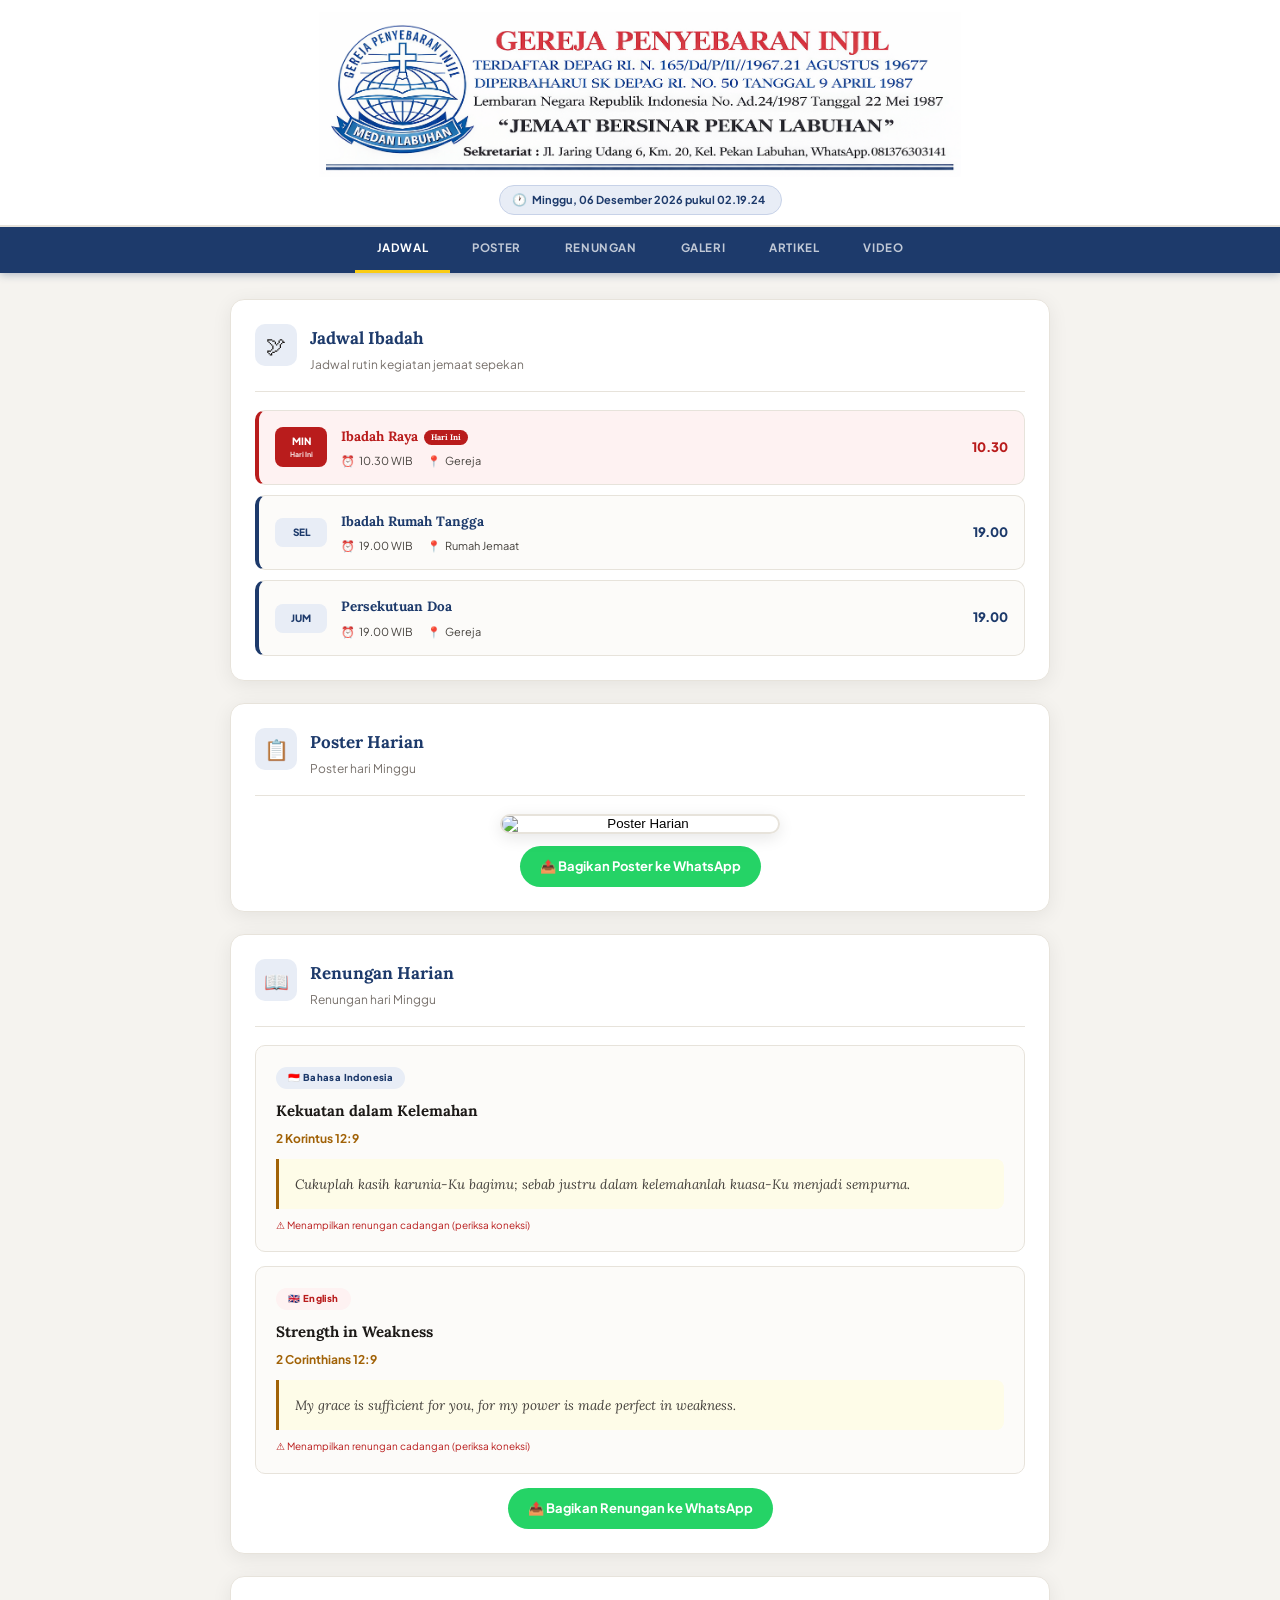
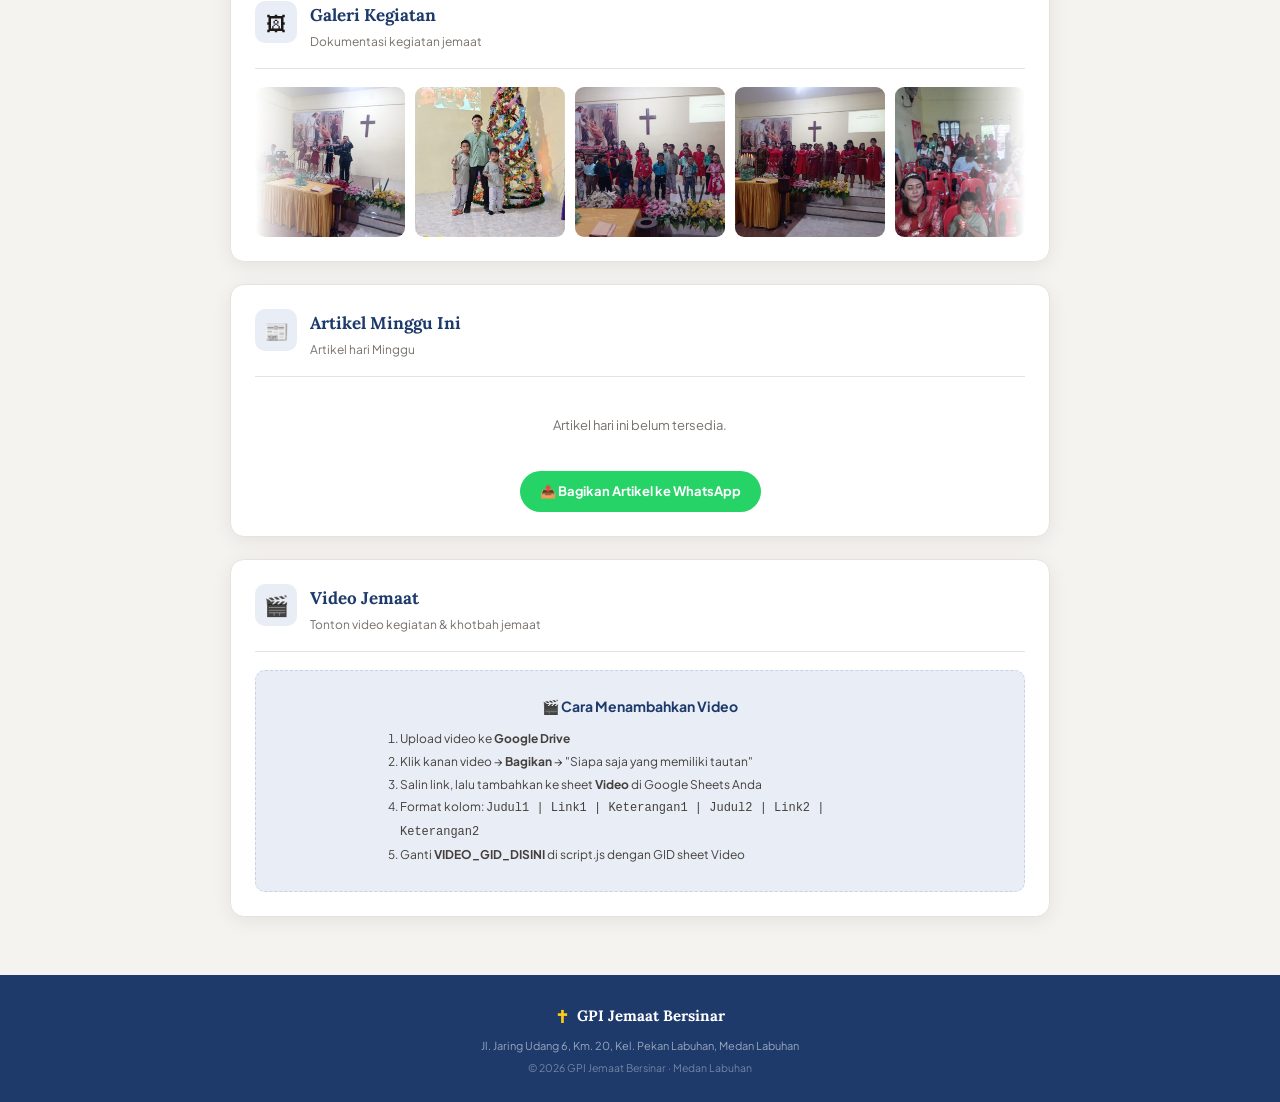
==== commit 8edb4588: "Update share links to use Netlify functions" ====
--- a/index.html
+++ b/index.html
@@ -87,7 +87,7 @@
         </button>
       </div>
       <div style="margin-top:12px;text-align:center;">
-        <a href="share.html?type=poster" style="display:inline-flex;align-items:center;gap:8px;background:#25D366;color:#fff;font-size:13px;font-weight:700;padding:10px 20px;border-radius:30px;text-decoration:none;">
+        <a href=".netlify/functions/share?type=poster" style="display:inline-flex;align-items:center;gap:8px;background:#25D366;color:#fff;font-size:13px;font-weight:700;padding:10px 20px;border-radius:30px;text-decoration:none;">
           📤 Bagikan Poster ke WhatsApp
         </a>
       </div>
@@ -117,7 +117,7 @@
         </article>
       </div>
       <div style="margin-top:14px;text-align:center;">
-        <a href="share.html?type=renungan" style="display:inline-flex;align-items:center;gap:8px;background:#25D366;color:#fff;font-size:13px;font-weight:700;padding:10px 20px;border-radius:30px;text-decoration:none;">
+        <a href=".netlify/functions/share?type=renungan" style="display:inline-flex;align-items:center;gap:8px;background:#25D366;color:#fff;font-size:13px;font-weight:700;padding:10px 20px;border-radius:30px;text-decoration:none;">
           📤 Bagikan Renungan ke WhatsApp
         </a>
       </div>
@@ -154,7 +154,7 @@
         <p class="artikel-loading">Memuat artikel...</p>
       </div>
       <div style="margin-top:14px;text-align:center;">
-        <a href="share.html?type=artikel" style="display:inline-flex;align-items:center;gap:8px;background:#25D366;color:#fff;font-size:13px;font-weight:700;padding:10px 20px;border-radius:30px;text-decoration:none;">
+        <a href=".netlify/functions/share?type=artikel" style="display:inline-flex;align-items:center;gap:8px;background:#25D366;color:#fff;font-size:13px;font-weight:700;padding:10px 20px;border-radius:30px;text-decoration:none;">
           📤 Bagikan Artikel ke WhatsApp
         </a>
       </div>
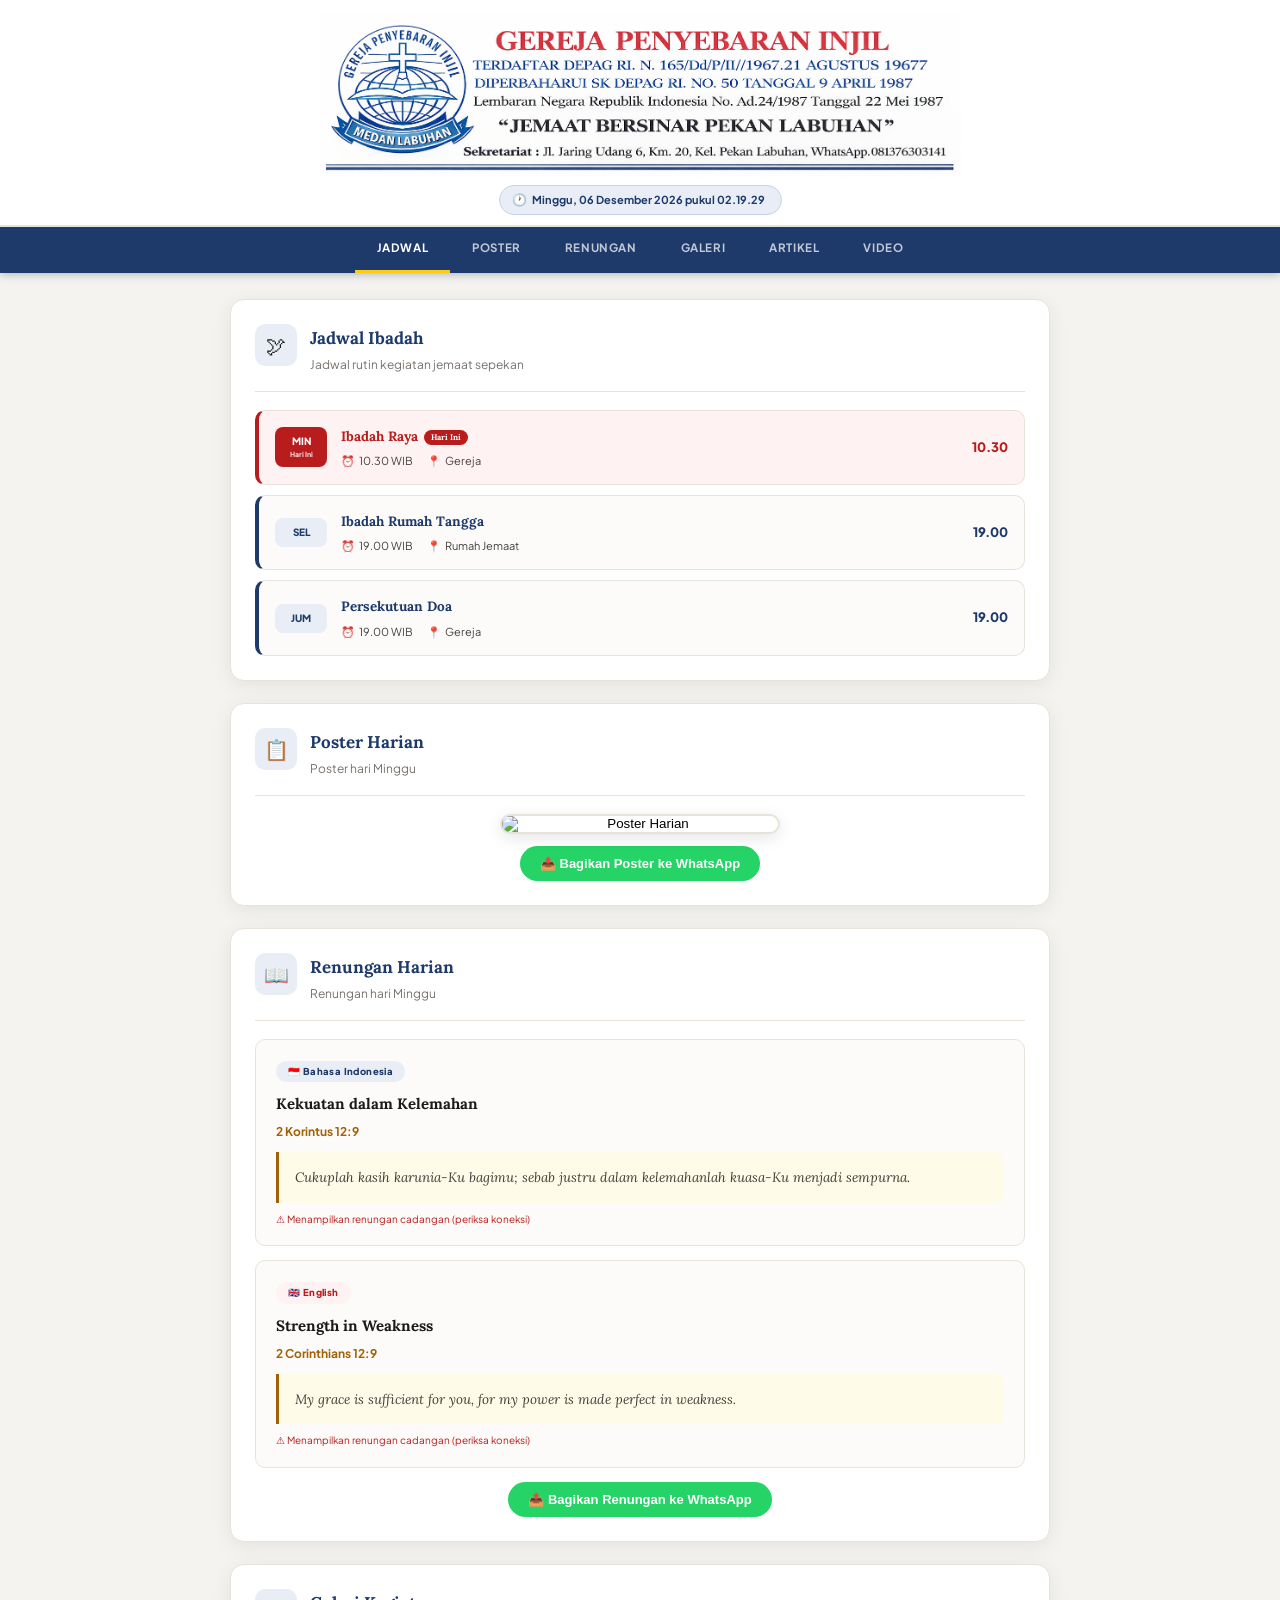
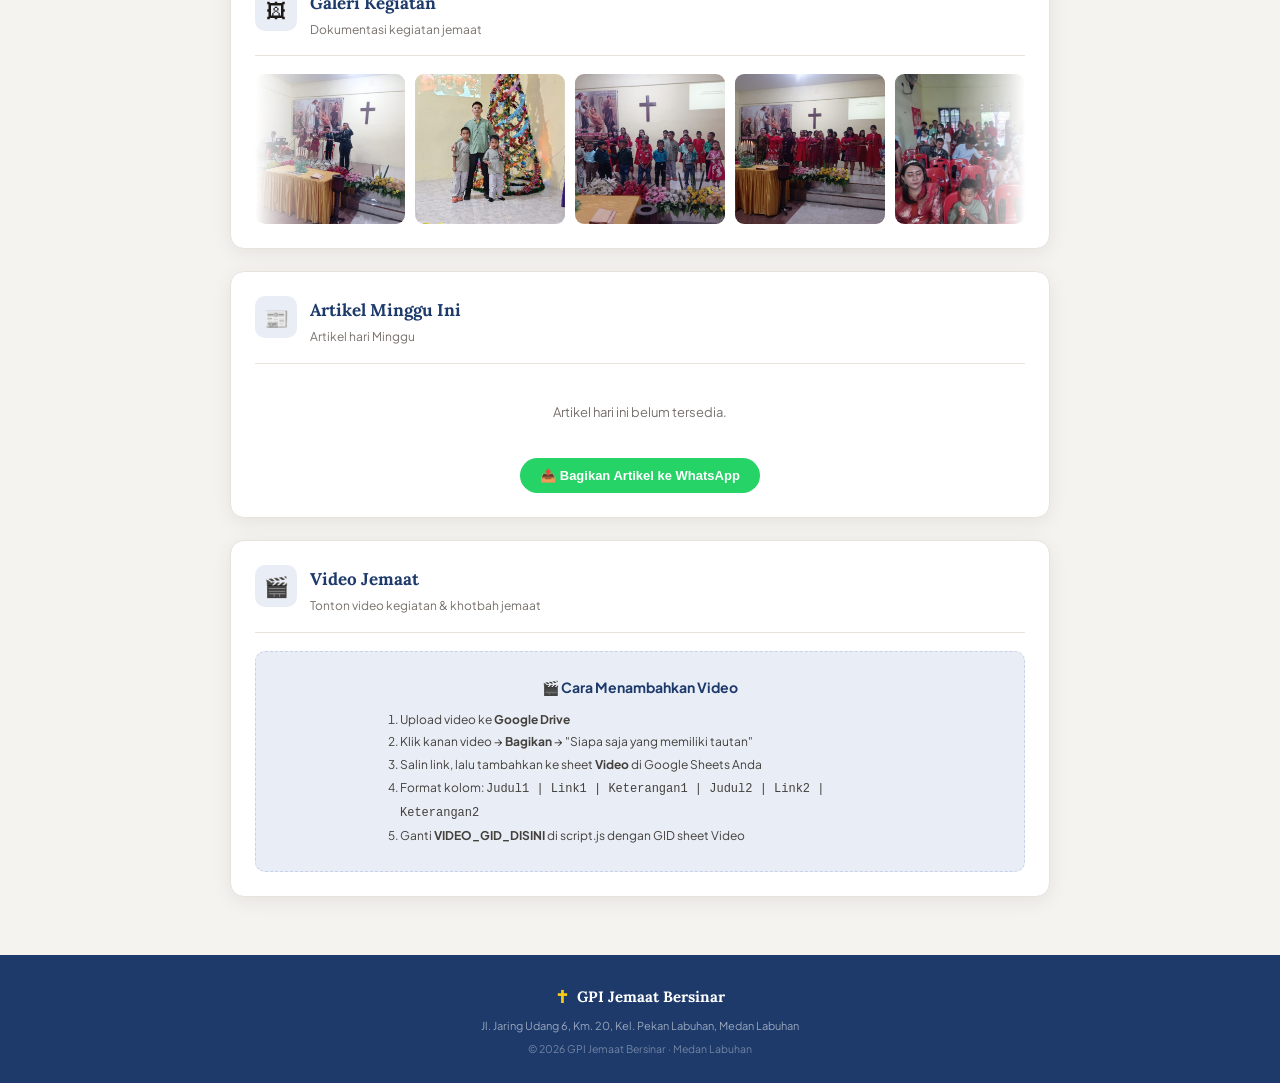
==== commit 89fdd1f0: "Replace anchor tags with buttons for sharing" ====
--- a/index.html
+++ b/index.html
@@ -87,9 +87,9 @@
         </button>
       </div>
       <div style="margin-top:12px;text-align:center;">
-        <a href=".netlify/functions/share?type=poster" style="display:inline-flex;align-items:center;gap:8px;background:#25D366;color:#fff;font-size:13px;font-weight:700;padding:10px 20px;border-radius:30px;text-decoration:none;">
+        <button onclick="bagikanKeWA('poster')" style="display:inline-flex;align-items:center;gap:8px;background:#25D366;color:#fff;font-size:13px;font-weight:700;padding:10px 20px;border-radius:30px;border:none;cursor:pointer;">
           📤 Bagikan Poster ke WhatsApp
-        </a>
+        </button>
       </div>
     </section>
 
@@ -117,9 +117,9 @@
         </article>
       </div>
       <div style="margin-top:14px;text-align:center;">
-        <a href=".netlify/functions/share?type=renungan" style="display:inline-flex;align-items:center;gap:8px;background:#25D366;color:#fff;font-size:13px;font-weight:700;padding:10px 20px;border-radius:30px;text-decoration:none;">
+        <button onclick="bagikanKeWA('renungan')" style="display:inline-flex;align-items:center;gap:8px;background:#25D366;color:#fff;font-size:13px;font-weight:700;padding:10px 20px;border-radius:30px;border:none;cursor:pointer;">
           📤 Bagikan Renungan ke WhatsApp
-        </a>
+        </button>
       </div>
     </section>
 
@@ -154,9 +154,9 @@
         <p class="artikel-loading">Memuat artikel...</p>
       </div>
       <div style="margin-top:14px;text-align:center;">
-        <a href=".netlify/functions/share?type=artikel" style="display:inline-flex;align-items:center;gap:8px;background:#25D366;color:#fff;font-size:13px;font-weight:700;padding:10px 20px;border-radius:30px;text-decoration:none;">
+        <button onclick="bagikanKeWA('artikel')" style="display:inline-flex;align-items:center;gap:8px;background:#25D366;color:#fff;font-size:13px;font-weight:700;padding:10px 20px;border-radius:30px;border:none;cursor:pointer;">
           📤 Bagikan Artikel ke WhatsApp
-        </a>
+        </button>
       </div>
     </section>
 
@@ -195,5 +195,22 @@
   </div>
 
   <script src="script.js"></script>
+
+  <script>
+    // ── SHARE KE WHATSAPP — pakai timestamp agar WA selalu baca preview baru ──
+    function bagikanKeWA(type) {
+      // Timestamp menit — berubah setiap menit, cukup untuk paksa WA refresh cache
+      const ts  = Math.floor(Date.now() / 60000);
+      const url = `https://cute-bublanina-a29e79.netlify.app/.netlify/functions/share?type=${type}&t=${ts}`;
+      // Salin link ke clipboard, lalu buka WA
+      navigator.clipboard.writeText(url).then(() => {
+        alert('✅ Link sudah tersalin!\n\nTinggal buka WhatsApp dan tempel (paste) link-nya.');
+      }).catch(() => {
+        // Fallback: tampilkan link agar bisa disalin manual
+        prompt('Salin link ini lalu tempel di WhatsApp:', url);
+      });
+    }
+  </script>
+
 </body>
 </html>
--- a/style.css
+++ b/style.css
@@ -396,16 +396,18 @@
   flex-wrap: nowrap;
   gap: 10px;
   width: max-content;
-  animation: scrollGallery 80s linear infinite;
+  animation: scrollGallery 90s linear infinite;
   will-change: transform;
-  transform: translateZ(0);
-  backface-visibility: hidden;
-  -webkit-backface-visibility: hidden;
-}
-.gallery-track:hover { animation-play-state: paused; }
+}
+/* Berhenti saat mouse masuk ke area galeri */
+.gallery-wrapper:hover .gallery-track,
+.gallery-track:hover { 
+  animation-play-state: paused;
+  cursor: pointer;
+}
 @keyframes scrollGallery {
-  0%   { transform: translate3d(0, 0, 0); }
-  100% { transform: translate3d(-50%, 0, 0); }
+  0%   { transform: translateX(0); }
+  100% { transform: translateX(-33.333%); }
 }
 .gallery-item {
   flex: 0 0 140px;
@@ -777,7 +779,7 @@
 ══════════════════════════════ */
 @media (min-width: 769px) {
   .gallery-track {
-    animation-duration: 100s;
+    animation-duration: 120s;
   }
   .gallery-item {
     flex: 0 0 150px;
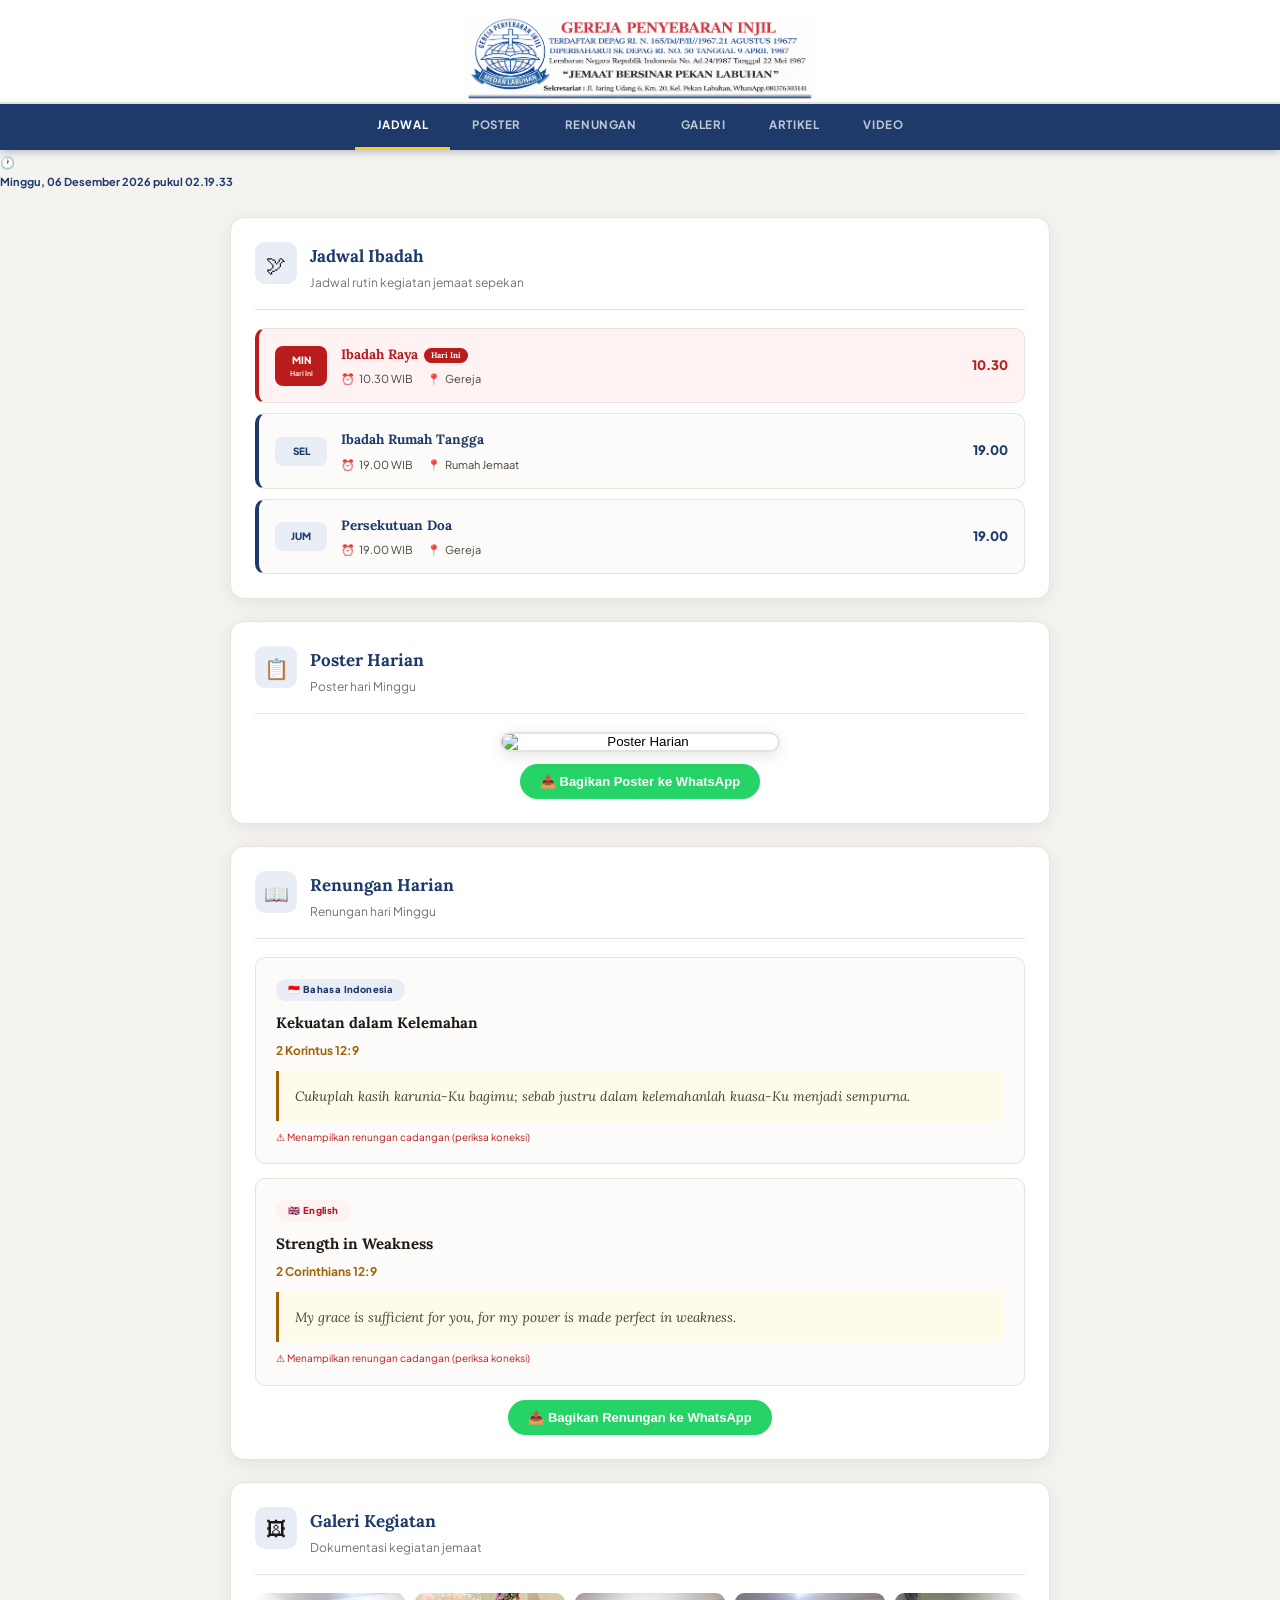
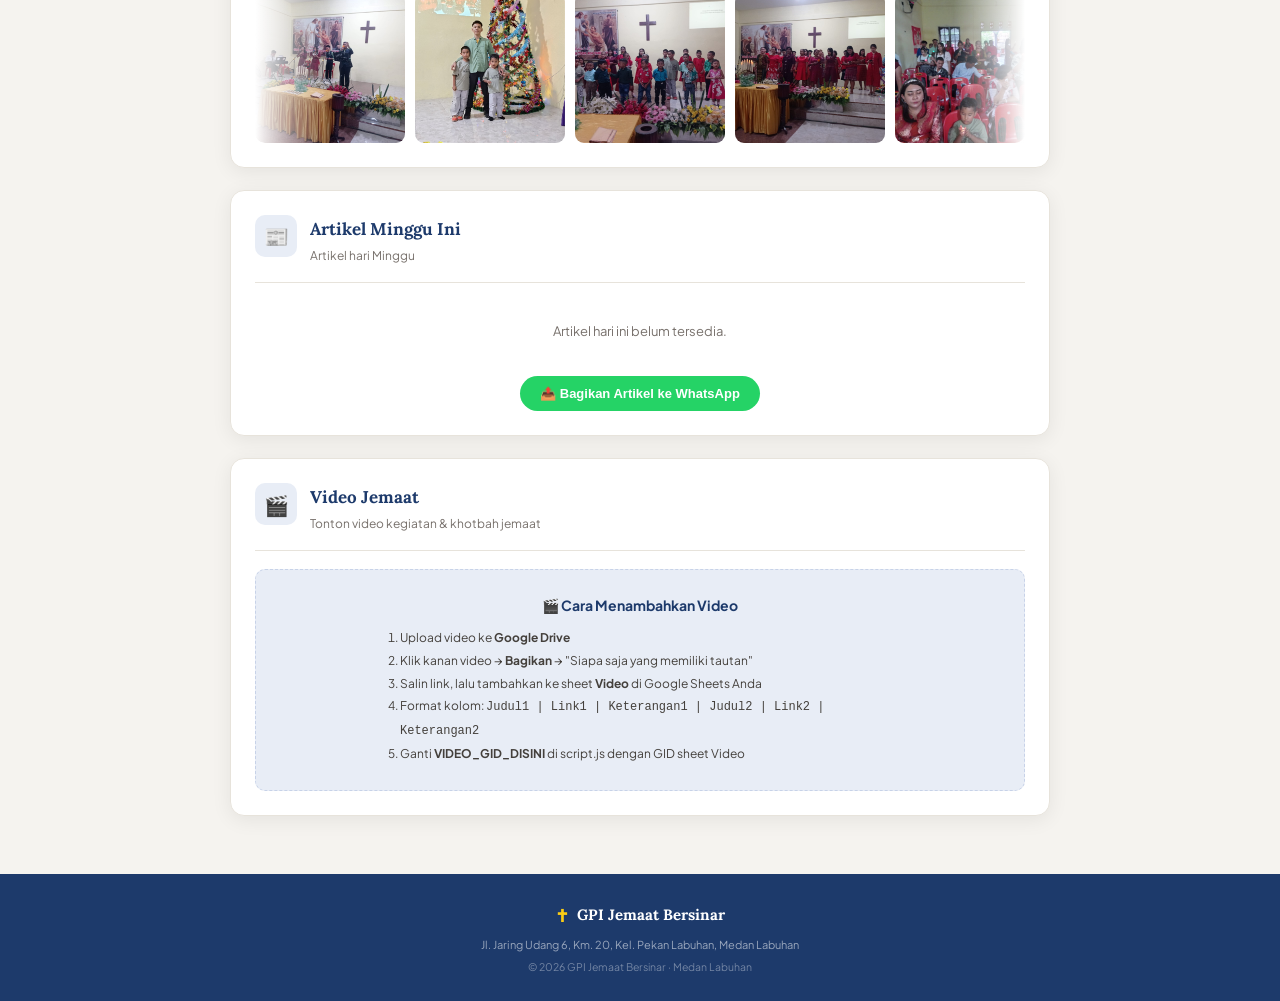
==== commit 8734cff3: "Remove old datetime row and add datetime bar" ====
--- a/index.html
+++ b/index.html
@@ -32,12 +32,6 @@
     <div class="header-inner">
       <div class="kop-container">
         <img src="images/kop-surat.png" alt="Kop Surat GPI Jemaat Bersinar" class="kop-surat" />
-      </div>
-      <div class="datetime-row">
-        <div class="datetime-box">
-          <span class="datetime-icon">🕐</span>
-          <span id="datetime">Memuat...</span>
-        </div>
       </div>
     </div>
   </header>
@@ -53,6 +47,12 @@
       <a href="#video"    class="nav-link">Video</a>
     </div>
   </nav>
+
+  <!-- ══════════ DATETIME BAR ══════════ -->
+  <div class="datetime-bar">
+    <span class="datetime-icon">🕐</span>
+    <span id="datetime">Memuat...</span>
+  </div>
 
   <!-- ══════════ MAIN ══════════ -->
   <main class="main-wrapper">
--- a/style.css
+++ b/style.css
@@ -61,18 +61,20 @@
   padding: 12px var(--pad-x) 0;
 }
 
-/* KOP SURAT — 1.5× lebih besar dari sebelumnya */
+/* KOP SURAT — compact & smart di semua device */
 .kop-container {
   width: 100%;
   overflow: hidden;
 }
 .kop-surat {
   display: block;
-  width: 100%;
+  width: auto;
+  max-width: 100%;
   height: auto;
-  max-height: 165px;             /* sebelumnya 110px → 165px (1.5×) */
+  max-height: 90px;              /* desktop: compact, proporsional */
   object-fit: contain;
   object-position: center;
+  margin: 0 auto;
 }
 
 /* DATETIME — rata tengah */
@@ -735,7 +737,7 @@
 @media (max-width: 768px) {
   :root { --pad-x: 16px; }
 
-  .kop-surat { max-height: 140px; }
+  .kop-surat { max-height: 80px; }
 
 
   .nav-link { padding: 11px 16px; font-size: 11px; }
@@ -749,7 +751,7 @@
 @media (max-width: 480px) {
   :root { --pad-x: 12px; }
 
-  .kop-surat   { max-height: 108px; }
+  .kop-surat   { max-height: 68px; }
   #datetime    { font-size: 9.5px; }
   .datetime-box { padding: 3px 12px 3px 10px; }
 
@@ -769,7 +771,7 @@
    RESPONSIVE — Small ≤ 360px
 ══════════════════════════════ */
 @media (max-width: 360px) {
-  .kop-surat { max-height: 88px; }
+  .kop-surat { max-height: 58px; }
   #datetime  { font-size: 8.5px; }
   .nav-link  { padding: 9px 11px; font-size: 10px; }
 }
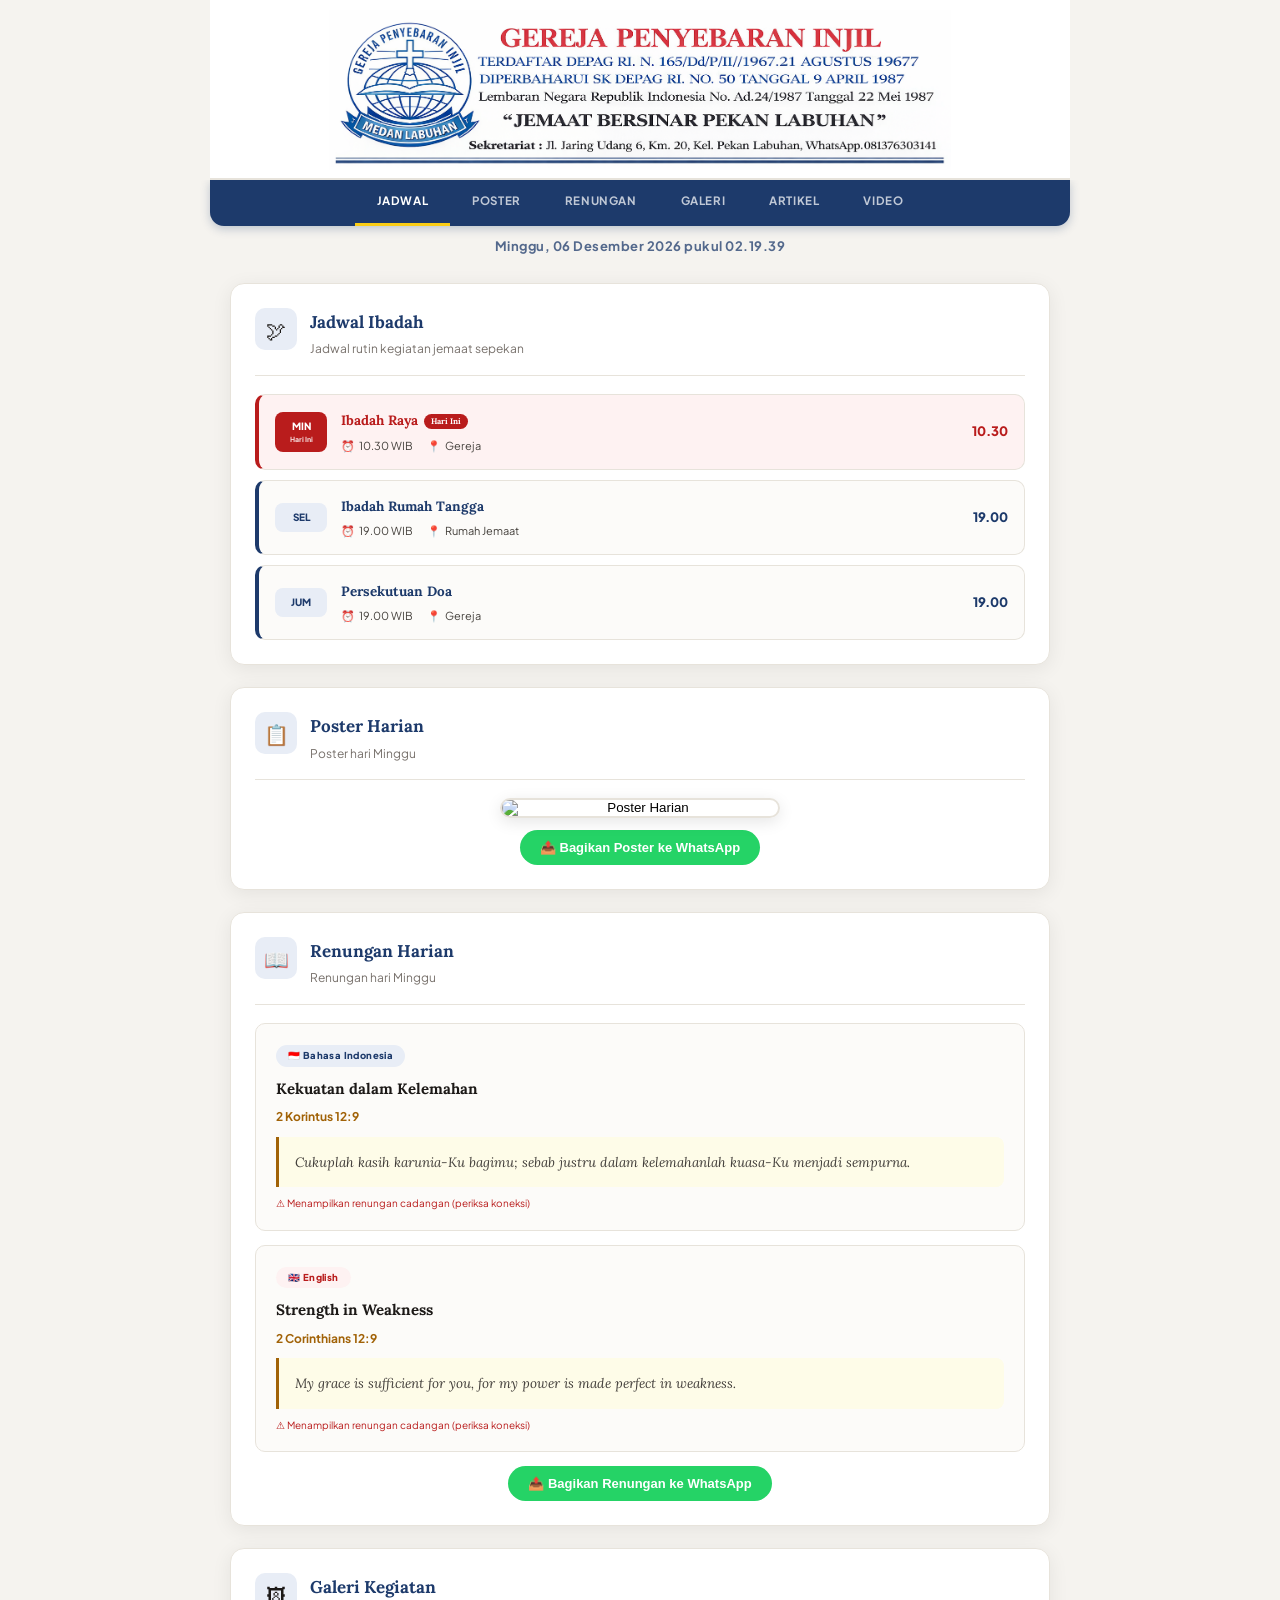
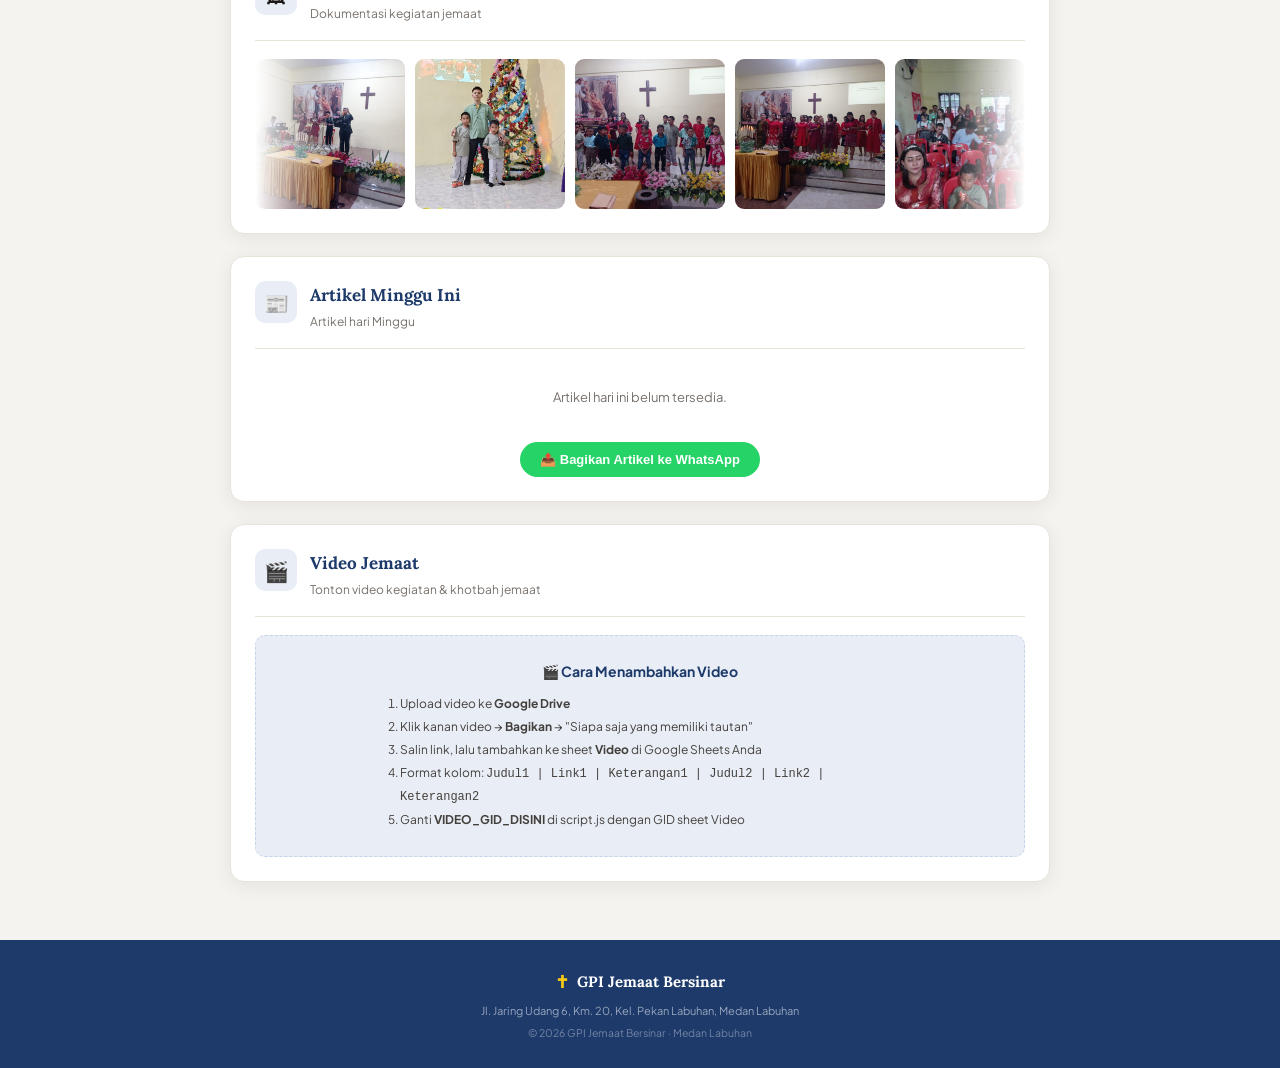
==== commit d67354ab: "Update WhatsApp share URL in index.html" ====
--- a/index.html
+++ b/index.html
@@ -201,7 +201,7 @@
     function bagikanKeWA(type) {
       // Timestamp menit — berubah setiap menit, cukup untuk paksa WA refresh cache
       const ts  = Math.floor(Date.now() / 60000);
-      const url = `https://cute-bublanina-a29e79.netlify.app/.netlify/functions/share?type=${type}&t=${ts}`;
+      const url = `https://gpibersinar.netlify.app/.netlify/functions/share?type=${type}&t=${ts}`;
       // Salin link ke clipboard, lalu buka WA
       navigator.clipboard.writeText(url).then(() => {
         alert('✅ Link sudah tersalin!\n\nTinggal buka WhatsApp dan tempel (paste) link-nya.');
--- a/style.css
+++ b/style.css
@@ -42,87 +42,54 @@
 ══════════════════════════════ */
 .site-header {
   width: 100%;
-  background-color: #ffffff;
-  border-bottom: 2px solid var(--line);
+  background-color: #f5f3ef;
   position: sticky;
   top: 0;
   z-index: 200;
-  /* no horizontal padding here — inner handles it */
 }
 
 .header-inner {
   display: flex;
   flex-direction: column;
-  align-items: center;           /* kop + datetime keduanya center */
-  gap: 0;
+  align-items: center;
   width: 100%;
   max-width: var(--max);
   margin: 0 auto;
-  padding: 12px var(--pad-x) 0;
-}
-
-/* KOP SURAT — compact & smart di semua device */
-.kop-container {
-  width: 100%;
-  overflow: hidden;
-}
+  padding: 10px var(--pad-x) 8px;
+  background-color: #ffffff;
+  border-bottom: 2px solid var(--line);
+}
+
+/* KOP SURAT */
+.kop-container { width: 100%; }
 .kop-surat {
   display: block;
-  width: auto;
-  max-width: 100%;
+  width: 100%;
   height: auto;
-  max-height: 90px;              /* desktop: compact, proporsional */
+  max-height: 160px;
   object-fit: contain;
   object-position: center;
   margin: 0 auto;
 }
 
-/* DATETIME — rata tengah */
-.datetime-row {
-  display: flex;
-  justify-content: center;       /* tengah */
-  width: 100%;
-  padding: 8px 0 10px;
-}
-.datetime-box {
-  display: inline-flex;
-  align-items: center;
-  gap: 5px;
-  background-color: var(--navy-lt);
-  border: 1px solid #c7d2e8;
-  border-radius: 20px;
-  padding: 4px 16px 4px 12px;
-  max-width: 100%;
-  overflow: hidden;
-}
-.datetime-icon { font-size: 12px; flex-shrink: 0; }
-#datetime {
-  font-size: 11px;
-  font-weight: 700;
-  color: var(--navy);
-  white-space: nowrap;
-  overflow: hidden;
-  text-overflow: ellipsis;
-  display: block;
-}
-
 /* ══════════════════════════════
    NAV
 ══════════════════════════════ */
 .site-nav {
   width: 100%;
-  background-color: var(--navy);
-  padding: 0 var(--pad-x);
-  box-shadow: 0 2px 8px rgba(29,58,107,.3);
+  max-width: var(--max);
+  margin: 0 auto;
+  background-color: transparent;
 }
 .nav-inner {
   display: flex;
   flex-direction: row;
-  justify-content: center;       /* nav items rata tengah di desktop */
+  justify-content: center;
   overflow-x: auto;
   scrollbar-width: none;
-  max-width: var(--max);
-  margin: 0 auto;
+  background-color: var(--navy);
+  box-shadow: 0 3px 10px rgba(29,58,107,.25);
+  border-radius: 0 0 14px 14px;
 }
 .nav-inner::-webkit-scrollbar { display: none; }
 .nav-link {
@@ -138,6 +105,38 @@
   transition: color .2s, border-color .2s;
   cursor: pointer;
 }
+.nav-link:hover,
+.nav-link.active {
+  color: #ffffff;
+  border-bottom-color: #facc15;
+}
+
+/* ══════════════════════════════
+   DATETIME — jam digital, tanpa kontiner
+══════════════════════════════ */
+.datetime-bar {
+  display: flex;
+  align-items: center;
+  justify-content: center;
+  gap: 8px;
+  width: 100%;
+  max-width: var(--max);
+  margin: 10px auto 0;
+  padding: 0 var(--pad-x);
+  background: transparent;
+}
+.datetime-bar .datetime-icon { display: none; }   /* sembunyikan ikon jam lama */
+#datetime {
+  font-family: 'Plus Jakarta Sans', monospace;
+  font-size: 13px;
+  font-weight: 700;
+  color: var(--navy);
+  letter-spacing: .5px;
+  text-align: center;
+  opacity: .75;
+}
+
+
 .nav-link:hover,
 .nav-link.active {
   color: #ffffff;
@@ -737,7 +736,7 @@
 @media (max-width: 768px) {
   :root { --pad-x: 16px; }
 
-  .kop-surat { max-height: 80px; }
+  .kop-surat { max-height: 140px; }
 
 
   .nav-link { padding: 11px 16px; font-size: 11px; }
@@ -751,7 +750,7 @@
 @media (max-width: 480px) {
   :root { --pad-x: 12px; }
 
-  .kop-surat   { max-height: 68px; }
+  .kop-surat   { max-height: 110px; }
   #datetime    { font-size: 9.5px; }
   .datetime-box { padding: 3px 12px 3px 10px; }
 
@@ -771,7 +770,7 @@
    RESPONSIVE — Small ≤ 360px
 ══════════════════════════════ */
 @media (max-width: 360px) {
-  .kop-surat { max-height: 58px; }
+  .kop-surat { max-height: 90px; }
   #datetime  { font-size: 8.5px; }
   .nav-link  { padding: 9px 11px; font-size: 10px; }
 }
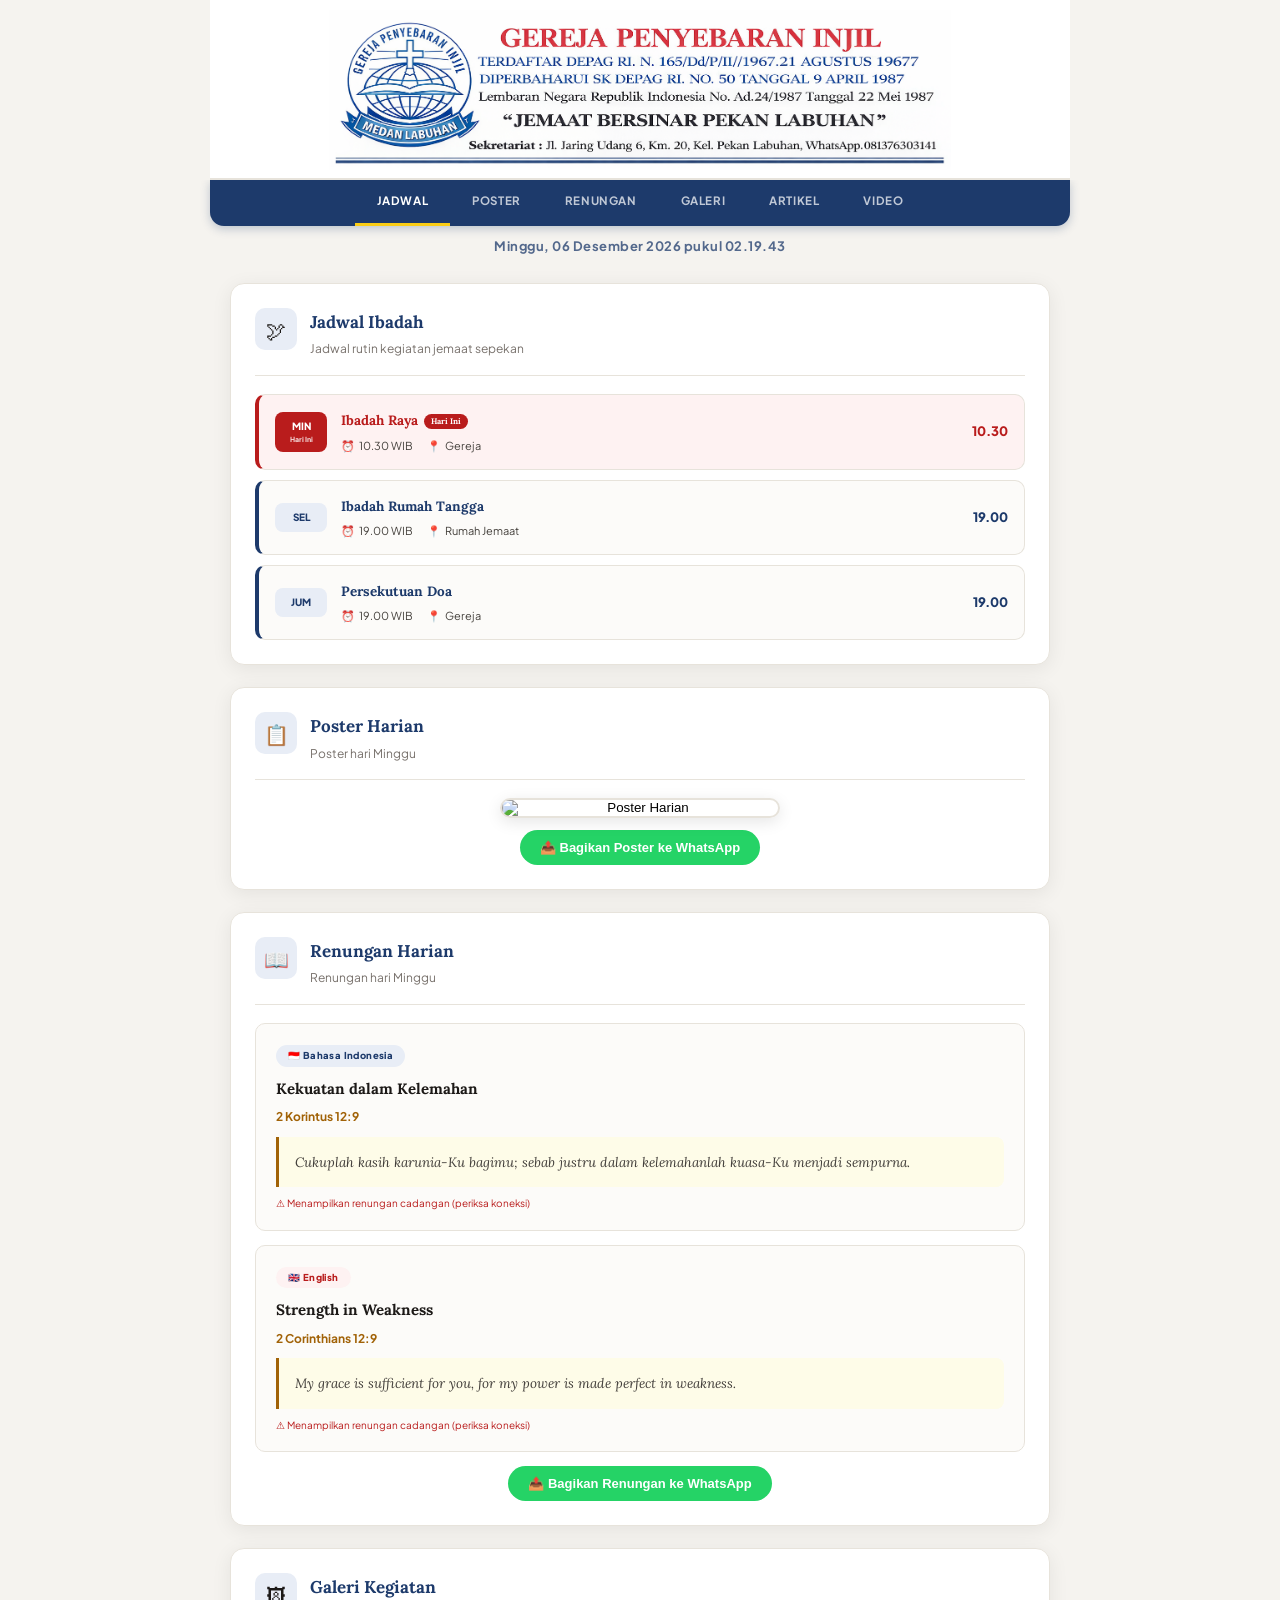
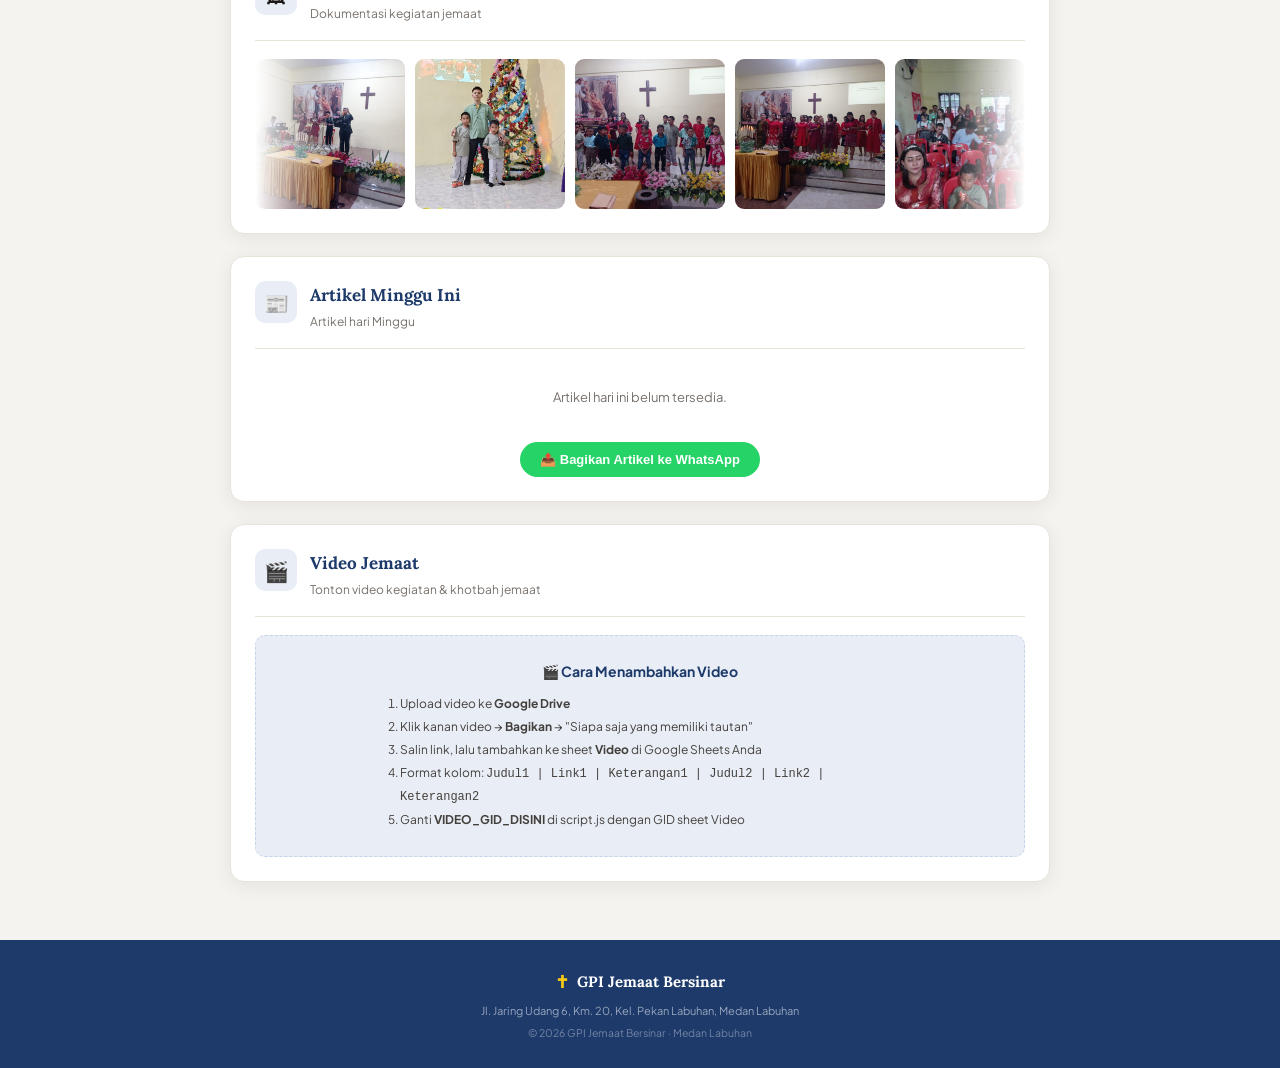
==== commit 869de251: "Update share URL to use relative path" ====
--- a/index.html
+++ b/index.html
@@ -201,7 +201,7 @@
     function bagikanKeWA(type) {
       // Timestamp menit — berubah setiap menit, cukup untuk paksa WA refresh cache
       const ts  = Math.floor(Date.now() / 60000);
-      const url = `https://gpibersinar.netlify.app/.netlify/functions/share?type=${type}&t=${ts}`;
+      const url = `${location.origin}/api/share?type=${type}&t=${ts}`;
       // Salin link ke clipboard, lalu buka WA
       navigator.clipboard.writeText(url).then(() => {
         alert('✅ Link sudah tersalin!\n\nTinggal buka WhatsApp dan tempel (paste) link-nya.');
